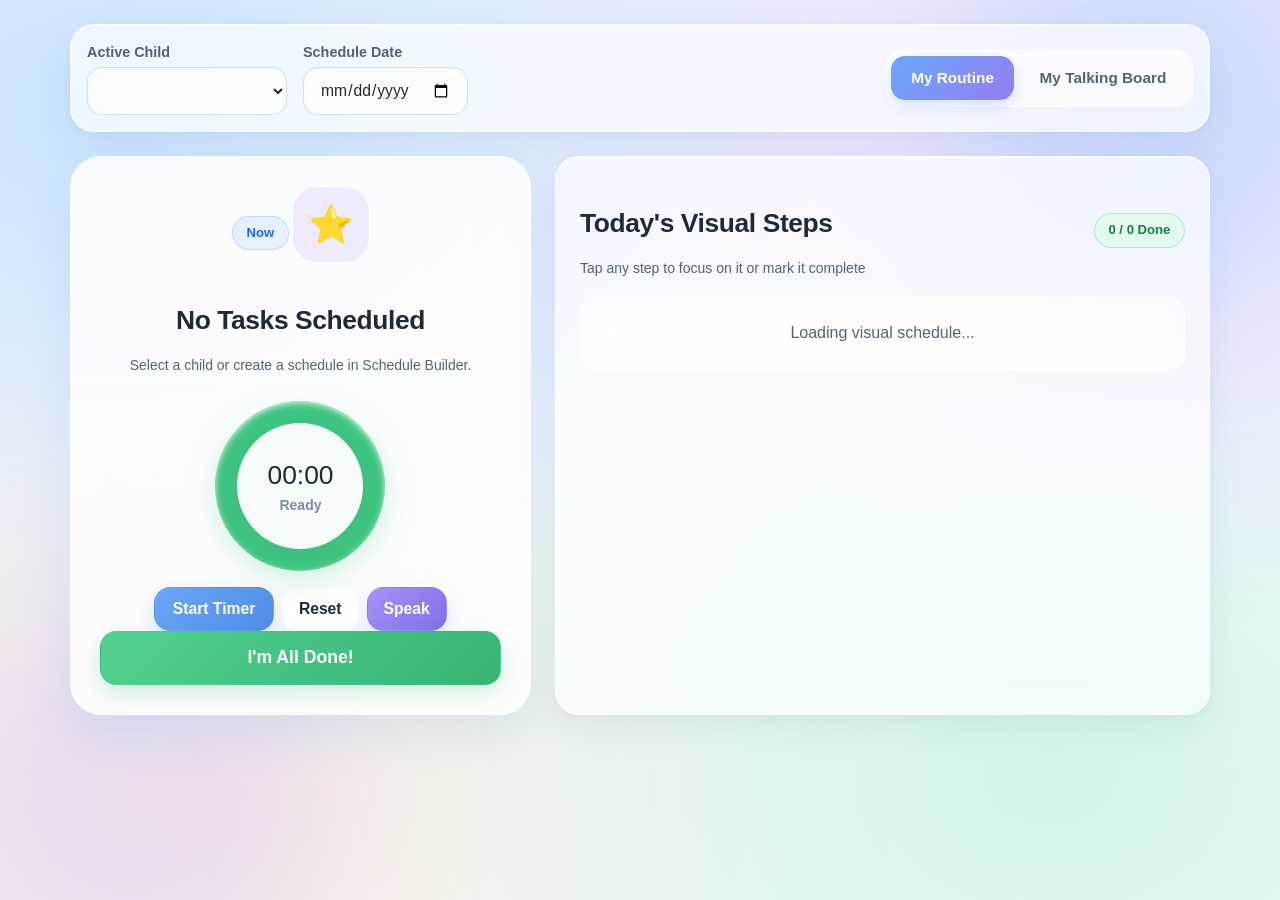
==== frontend/child-view.html @ c5c8dd67 "Update child-view.html" ====
<!DOCTYPE html>
<html lang="en">
<head>
  <meta charset="UTF-8" />
  <meta name="viewport" content="width=device-width, initial-scale=1.0" />
  <title>KiddoPath — Child View &amp; Talking Board</title>
  <link href="css/style.css" rel="stylesheet" />
  <style>
    .mode-switch-pill {
      display: inline-flex;
      background: rgba(255, 255, 255, 0.72);
      border: 1.5px solid var(--glass-border);
      border-radius: 18px;
      padding: 0.35rem;
      gap: 0.35rem;
    }
    .mode-tab-btn {
      min-height: 44px;
      padding: 0.55rem 1.25rem;
      border-radius: 14px;
      border: none;
      background: transparent;
      font-family: var(--font-display);
      font-weight: 800;
      font-size: 0.96rem;
      color: var(--text-secondary);
      cursor: pointer;
      transition: all 0.2s ease;
    }
    .mode-tab-btn.active {
      background: linear-gradient(135deg, #6ba8f8 0%, #947ef2 100%);
      color: #ffffff;
      box-shadow: 0 6px 16px rgba(91, 155, 243, 0.28);
    }
    .cat-pill-btn {
      min-height: 42px;
      padding: 0.45rem 1.05rem;
      border-radius: 999px;
      border: 1.5px solid var(--glass-border);
      background: rgba(255, 255, 255, 0.78);
      font-weight: 700;
      font-size: 0.88rem;
      color: var(--text-secondary);
      cursor: pointer;
      transition: all 0.18s ease;
    }
    .cat-pill-btn.active {
      background: var(--pastel-lavender-soft);
      border-color: var(--pastel-lavender);
      color: #5b21b6;
    }
    .glass-backdrop {
      position: fixed;
      inset: 0;
      background: rgba(30, 41, 59, 0.35);
      backdrop-filter: blur(8px);
      display: none;
      align-items: center;
      justify-content: center;
      padding: 1.25rem;
      z-index: 1500;
    }
    .glass-backdrop.open { display: flex; }
    .glass-dialog {
      width: 100%;
      max-width: 460px;
      background: rgba(255, 255, 255, 0.95);
      border: 1.5px solid #ffffff;
      border-radius: 26px;
      padding: 1.75rem;
      box-shadow: 0 24px 60px rgba(30, 41, 59, 0.2);
    }
  </style>
</head>
<body>

  <header id="appNavbar"></header>

  <main class="container py-4">

    <!-- Top Child & Mode Control Bar -->
    <section class="glass-card p-3 p-md-4 mb-4 d-flex flex-wrap align-items-center justify-content-between gap-3">
      <div class="d-flex flex-wrap align-items-center gap-3">
        <div>
          <label for="childSelector" class="glass-label mb-1">Active Child</label>
          <select id="childSelector" class="glass-select" style="min-width: 200px;"></select>
        </div>
        <div>
          <label for="scheduleDateInput" class="glass-label mb-1">Schedule Date</label>
          <input type="date" id="scheduleDateInput" class="glass-input" />
        </div>
      </div>

      <div class="mode-switch-pill" role="tablist">
        <button type="button" id="tabRoutineBtn" class="mode-tab-btn active">My Routine</button>
        <button type="button" id="tabTalkingBtn" class="mode-tab-btn">My Talking Board</button>
      </div>
    </section>

    <!-- VIEW 1: Visual Schedule & Pie Countdown Timer -->
    <section id="routineSection">
      <div class="row">
        <!-- Current Task Spotlight + Visual Pie Timer -->
        <div class="col-lg-5">
          <div class="child-task-hero text-center h-100 d-flex flex-column justify-content-between">
            <div>
              <span class="badge-pastel badge-sky mb-2" id="currentTaskBadge">Now</span>
              <div id="heroIconTile" class="pastel-icon-tile tile-lavender mb-3" style="width:76px;height:76px;border-radius:24px;font-size:2.3rem;margin:0 auto;">
                &#11088;
              </div>
              <h1 class="h3 mb-1" id="heroTaskTitle" style="font-size: 1.65rem;">No Tasks Scheduled</h1>
              <p class="text-secondary small mb-4" id="heroTaskMeta">Select a child or create a schedule in Schedule Builder.</p>
            </div>

            <!-- Visual Pie Countdown Ring -->
            <div class="my-2">
              <div id="pieTimerRing" class="pie-timer-ring" style="--timer-deg: 360deg;">
                <div class="pie-timer-inner">
                  <div class="h3 mb-0" id="timerDisplay" style="font-size: 1.5rem;">00:00</div>
                  <div class="small text-muted fw-bold" id="timerStatusLabel">Ready</div>
                </div>
              </div>

              <div class="d-flex justify-content-center gap-2 mt-3">
                <button type="button" id="startPauseTimerBtn" class="btn-pastel btn-pastel-sky" style="min-height:44px;padding:0.5rem 1.1rem;">Start Timer</button>
                <button type="button" id="resetTimerBtn" class="btn-pastel btn-pastel-glass" style="min-height:44px;padding:0.5rem 1rem;">Reset</button>
                <button type="button" id="speakTaskBtn" class="btn-pastel btn-pastel-lavender" style="min-height:44px;padding:0.5rem 1rem;">Speak</button>
              </div>
            </div>

            <div class="mt-4">
              <button type="button" id="completeCurrentTaskBtn" class="btn-pastel btn-pastel-mint w-100" style="font-size: 1.1rem; min-height: 54px;" disabled>
                I'm All Done!
              </button>
            </div>
          </div>
        </div>

        <!-- Step-by-Step Visual Routine List -->
        <div class="col-lg-7">
          <div class="glass-card p-4 h-100">
            <div class="d-flex align-items-center justify-content-between mb-3">
              <div>
                <h2 class="h3 mb-0" style="font-size: 1.35rem;">Today's Visual Steps</h2>
                <p class="small text-secondary mb-0">Tap any step to focus on it or mark it complete</p>
              </div>
              <span class="badge-pastel badge-mint" id="routineProgressBadge">0 / 0 Done</span>
            </div>

            <div id="childTaskList" class="d-flex flex-column gap-3">
              <div class="glass-panel-subtle p-4 text-center text-secondary">Loading visual schedule...</div>
            </div>
          </div>
        </div>
      </div>
    </section>

    <!-- VIEW 2: My Talking Board (AAC Picture Cards) -->
    <section id="talkingBoardSection" class="d-none">
      <div class="glass-card p-4">
        <div class="d-flex flex-wrap align-items-center justify-content-between gap-3 mb-4">
          <div>
            <span class="badge-pastel badge-lavender mb-1">AAC Communication Board</span>
            <h2 class="h3 mb-0" style="font-size: 1.45rem;">My Talking Board</h2>
            <p class="small text-secondary mb-0">Tap any card to speak aloud clearly</p>
          </div>
          <button type="button" id="openAddAacBtn" class="btn-pastel btn-pastel-lavender">
            <span>+ Add Custom Card</span>
          </button>
        </div>

        <!-- Category Filter Pills -->
        <div id="aacCategoryBar" class="d-flex flex-wrap gap-2 mb-4">
          <button type="button" class="cat-pill-btn active" data-cat="All">All Cards</button>
          <button type="button" class="cat-pill-btn" data-cat="Needs">Needs</button>
          <button type="button" class="cat-pill-btn" data-cat="Feelings">Feelings</button>
          <button type="button" class="cat-pill-btn" data-cat="Activities">Activities</button>
          <button type="button" class="cat-pill-btn" data-cat="People">People</button>
        </div>

        <!-- AAC Grid -->
        <div id="aacCardsGrid" class="row"></div>
      </div>
    </section>

  </main>

  <!-- Add Custom AAC Card Modal -->
  <div id="aacModalBackdrop" class="glass-backdrop" role="dialog" aria-modal="true">
    <div class="glass-dialog">
      <div class="d-flex align-items-center justify-content-between mb-3">
        <h3 class="h3 mb-0" style="font-size: 1.3rem;">Add Talking Board Card</h3>
        <button type="button" id="closeAacModalBtn" class="btn-pastel btn-pastel-glass" style="min-height:40px;padding:0.35rem 0.85rem;">&times;</button>
      </div>

      <form id="aacCardForm">
        <div class="mb-3">
          <label for="aacLabelInput" class="glass-label">Word or Short Phrase *</label>
          <input type="text" id="aacLabelInput" class="glass-input" placeholder="e.g., I need a break" required />
        </div>

        <div class="row" style="margin:-0.4rem;">
          <div class="col-sm-6" style="padding:0.4rem;">
            <label for="aacEmojiInput" class="glass-label">Picture Emoji *</label>
            <input type="text" id="aacEmojiInput" class="glass-input" placeholder="e.g., &#128164;" value="&#128172;" required />
          </div>
          <div class="col-sm-6" style="padding:0.4rem;">
            <label for="aacCategoryInput" class="glass-label">Category</label>
            <select id="aacCategoryInput" class="glass-select">
              <option value="Needs">Needs</option>
              <option value="Feelings">Feelings</option>
              <option value="Activities">Activities</option>
              <option value="People">People</option>
            </select>
          </div>
        </div>

        <div class="d-flex justify-content-end gap-2 mt-4">
          <button type="button" id="cancelAacModalBtn" class="btn-pastel btn-pastel-glass">Cancel</button>
          <button type="submit" class="btn-pastel btn-pastel-lavender">Add Card</button>
        </div>
      </form>
    </div>
  </div>
  <script src="js/api.js"></script>
  <script src="js/script.js"></script>
  <script>
    const currentUser = requireAuth();
    renderGlassNavbar('child');

    const urlParams = new URLSearchParams(window.location.search);
    const preselectedChildId = urlParams.get('child_id');

    const childSelector = document.getElementById('childSelector');
    const scheduleDateInput = document.getElementById('scheduleDateInput');
    scheduleDateInput.value = getTodayISO();

    const ICON_EMOJI_MAP = {
      'fa-sun': '☀️',
      'fa-tooth': '🪥',
      'fa-utensils': '🍽️',
      'fa-shirt': '👕',
      'fa-book-open': '📖',
      'fa-puzzle-piece': '🧩',
      'fa-bath': '🛁',
      'fa-bed': '🛏️',
      'fa-music': '🎵',
      'fa-person-walking': '🚶',
      'fa-apple-whole': '🍎',
      'fa-hands-bubbles': '🧼',
      'fa-tasks': '⭐',
    };

    function getTaskEmoji(iconKey) {
      return ICON_EMOJI_MAP[iconKey] || iconKey || '⭐';
    }

    let currentTasks = [];
    let selectedTaskIndex = 0;
    let timerInterval = null;
    let totalSeconds = 0;
    let remainingSeconds = 0;
    let isTimerRunning = false;

    const tabRoutineBtn = document.getElementById('tabRoutineBtn');
    const tabTalkingBtn = document.getElementById('tabTalkingBtn');
    const routineSection = document.getElementById('routineSection');
    const talkingBoardSection = document.getElementById('talkingBoardSection');

    tabRoutineBtn.addEventListener('click', () => {
      tabRoutineBtn.classList.add('active');
      tabTalkingBtn.classList.remove('active');
      routineSection.classList.remove('d-none');
      talkingBoardSection.classList.add('d-none');
    });

    tabTalkingBtn.addEventListener('click', () => {
      tabTalkingBtn.classList.add('active');
      tabRoutineBtn.classList.remove('active');
      talkingBoardSection.classList.remove('d-none');
      routineSection.classList.add('d-none');
    });

    function stopTimer() {
      if (timerInterval) clearInterval(timerInterval);
      timerInterval = null;
      isTimerRunning = false;
      document.getElementById('startPauseTimerBtn').textContent = 'Start Timer';
    }

    function updatePieDisplay() {
      const mins = Math.floor(remainingSeconds / 60);
      const secs = remainingSeconds % 60;
      document.getElementById('timerDisplay').textContent =
        `${String(mins).padStart(2, '0')}:${String(secs).padStart(2, '0')}`;

      const deg = totalSeconds > 0 ? Math.round((remainingSeconds / totalSeconds) * 360) : 360;
      document.getElementById('pieTimerRing').style.setProperty('--timer-deg', `${deg}deg`);
    }

    function selectTask(index) {
      stopTimer();
      selectedTaskIndex = index;
      const task = currentTasks[index];

      if (!task) {
        document.getElementById('currentTaskBadge').textContent = 'Empty';
        document.getElementById('heroIconTile').textContent = '⭐';
        document.getElementById('heroTaskTitle').textContent = 'No Tasks Scheduled';
        document.getElementById('heroTaskMeta').textContent = 'Add tasks in Schedule Builder to see them here.';
        document.getElementById('completeCurrentTaskBtn').disabled = true;
        totalSeconds = 0;
        remainingSeconds = 0;
        document.getElementById('timerStatusLabel').textContent = 'Ready';
        updatePieDisplay();
        return;
      }

      const isDone = task.status === 'completed';
      document.getElementById('currentTaskBadge').textContent = isDone ? 'Completed' : `Step ${index + 1} of ${currentTasks.length}`;
      document.getElementById('heroIconTile').textContent = getTaskEmoji(task.icon);
      document.getElementById('heroTaskTitle').textContent = task.name;
      document.getElementById('heroTaskMeta').textContent = `${formatTime12h(task.time)} • ${task.duration || 10} minutes`;

      const completeBtn = document.getElementById('completeCurrentTaskBtn');
      completeBtn.disabled = isDone;
      completeBtn.textContent = isDone ? 'Completed!' : "I'm All Done!";

      totalSeconds = (parseInt(task.duration, 10) || 10) * 60;
      remainingSeconds = isDone ? 0 : totalSeconds;
      document.getElementById('timerStatusLabel').textContent = isDone ? 'Done' : 'Ready';
      updatePieDisplay();
      renderTaskList();
    }

    document.getElementById('startPauseTimerBtn').addEventListener('click', () => {
      if (!currentTasks[selectedTaskIndex] || remainingSeconds <= 0) return;
      if (isTimerRunning) {
        stopTimer();
        document.getElementById('timerStatusLabel').textContent = 'Paused';
        return;
      }

      isTimerRunning = true;
      document.getElementById('startPauseTimerBtn').textContent = 'Pause';
      document.getElementById('timerStatusLabel').textContent = 'Active';
      speakText(`Starting ${currentTasks[selectedTaskIndex].name}`);

      timerInterval = setInterval(() => {
        remainingSeconds -= 1;
        updatePieDisplay();
        if (remainingSeconds <= 0) {
          stopTimer();
          document.getElementById('timerStatusLabel').textContent = 'Time Up!';
          playSuccessChime();
          speakText(`Time is up for ${currentTasks[selectedTaskIndex].name}. Great job!`);
        }
      }, 1000);
    });

    document.getElementById('resetTimerBtn').addEventListener('click', () => {
      const task = currentTasks[selectedTaskIndex];
      if (!task) return;
      stopTimer();
      totalSeconds = (parseInt(task.duration, 10) || 10) * 60;
      remainingSeconds = totalSeconds;
      document.getElementById('timerStatusLabel').textContent = 'Ready';
      updatePieDisplay();
    });

    document.getElementById('speakTaskBtn').addEventListener('click', () => {
      const task = currentTasks[selectedTaskIndex];
      if (task) speakText(task.name);
    });
---- frontend/css/style.css ----
:root {
  --pastel-sky: #5b9bf3;
  --pastel-sky-soft: #e6f1ff;
  --pastel-sky-glow: rgba(91, 155, 243, 0.25);
  --pastel-mint: #3fc380;
  --pastel-mint-soft: #e2f9ed;
  --pastel-mint-glow: rgba(63, 195, 128, 0.24);
  --pastel-peach: #f59e42;
  --pastel-peach-soft: #fff2e0;
  --pastel-peach-glow: rgba(245, 158, 66, 0.24);
  --pastel-lavender: #947ef2;
  --pastel-lavender-soft: #efeafd;
  --pastel-lavender-glow: rgba(148, 126, 242, 0.24);
  --pastel-rose: #f2748b;
  --pastel-rose-soft: #ffe8ed;

  --text-primary: #1e293b;
  --text-secondary: #52627a;
  --text-muted: #7c8ca3;

  --glass-bg: rgba(255, 255, 255, 0.68);
  --glass-bg-strong: rgba(255, 255, 255, 0.86);
  --glass-bg-subtle: rgba(255, 255, 255, 0.45);
  --glass-border: rgba(255, 255, 255, 0.88);
  --glass-border-subtle: rgba(148, 163, 184, 0.2);

  --shadow-glass: 0 12px 36px rgba(99, 125, 168, 0.10), 0 2px 8px rgba(99, 125, 168, 0.05);
  --shadow-glass-hover: 0 18px 44px rgba(91, 155, 243, 0.16), 0 4px 12px rgba(99, 125, 168, 0.08);
  --shadow-inner-highlight: inset 0 1px 1px rgba(255, 255, 255, 0.95);

  --radius-sm: 12px;
  --radius-md: 18px;
  --radius-lg: 24px;
  --radius-xl: 32px;

  --font-display: 'Nunito', sans-serif;
  --font-body: 'Plus Jakarta Sans', sans-serif;
  --base-font-size: 16px;
}

html[data-font-size="small"] { --base-font-size: 15px; }
html[data-font-size="medium"] { --base-font-size: 16px; }
html[data-font-size="large"] { --base-font-size: 18px; }

html[data-contrast="high"] {
  --glass-bg: rgba(255, 255, 255, 0.96);
  --glass-bg-strong: #ffffff;
  --glass-border: #1e293b;
  --glass-border-subtle: #475569;
  --text-primary: #0f172a;
  --text-secondary: #1e293b;
  --shadow-glass: 0 6px 20px rgba(15, 23, 42, 0.18);
}

*, *::before, *::after { box-sizing: border-box; }
html { font-size: var(--base-font-size); scroll-behavior: smooth; }

body {
  margin: 0;
  min-height: 100vh;
  font-family: var(--font-body);
  color: var(--text-primary);
  background-color: #f3f7fe;
  background-image:
    radial-gradient(at 8% 12%, rgba(186, 220, 255, 0.72) 0px, transparent 48%),
    radial-gradient(at 88% 14%, rgba(226, 212, 255, 0.68) 0px, transparent 46%),
    radial-gradient(at 82% 86%, rgba(196, 245, 223, 0.68) 0px, transparent 48%),
    radial-gradient(at 14% 88%, rgba(255, 232, 206, 0.65) 0px, transparent 46%);
  background-attachment: fixed;
  line-height: 1.55;
  overflow-x: hidden;
  -webkit-font-smoothing: antialiased;
}

body::before, body::after {
  content: '';
  position: fixed;
  border-radius: 50%;
  filter: blur(70px);
  z-index: -1;
  pointer-events: none;
  animation: floatOrb 16s ease-in-out infinite alternate;
}

body::before {
  width: 380px; height: 380px; top: -80px; right: -60px;
  background: rgba(169, 209, 255, 0.42);
}

body::after {
  width: 420px; height: 420px; bottom: -100px; left: -80px;
  background: rgba(212, 198, 255, 0.40);
  animation-delay: -6s;
}

@keyframes floatOrb {
  0% { transform: translate(0, 0) scale(1); }
  100% { transform: translate(28px, 22px) scale(1.07); }
}

h1, h2, h3, h4, h5, h6, .display-font {
  font-family: var(--font-display);
  font-weight: 800;
  color: var(--text-primary);
  letter-spacing: -0.015em;
}

.glass-card {
  background: var(--glass-bg);
  backdrop-filter: blur(18px) saturate(145%);
  -webkit-backdrop-filter: blur(18px) saturate(145%);
  border: 1.5px solid var(--glass-border);
  border-radius: var(--radius-lg);
  box-shadow: var(--shadow-glass), var(--shadow-inner-highlight);
  transition: transform 0.26s cubic-bezier(0.22, 1, 0.36, 1),
              box-shadow 0.26s cubic-bezier(0.22, 1, 0.36, 1),
              background 0.26s ease;
}

.glass-card-hover:hover {
  transform: translateY(-4px);
  background: var(--glass-bg-strong);
  box-shadow: var(--shadow-glass-hover), var(--shadow-inner-highlight);
}

.glass-panel-subtle {
  background: var(--glass-bg-subtle);
  backdrop-filter: blur(12px);
  -webkit-backdrop-filter: blur(12px);
  border: 1px solid var(--glass-border);
  border-radius: var(--radius-md);
}
.glass-navbar {
  background: rgba(255, 255, 255, 0.74);
  backdrop-filter: blur(20px) saturate(160%);
  -webkit-backdrop-filter: blur(20px) saturate(160%);
  border-bottom: 1.5px solid var(--glass-border);
  box-shadow: 0 6px 24px rgba(99, 125, 168, 0.07);
  position: sticky;
  top: 0;
  z-index: 1030;
}

.brand-logo {
  display: inline-flex;
  align-items: center;
  gap: 0.65rem;
  font-family: var(--font-display);
  font-weight: 800;
  font-size: 1.35rem;
  color: var(--text-primary);
  text-decoration: none;
}

.brand-badge {
  width: 42px;
  height: 42px;
  border-radius: 14px;
  background: linear-gradient(135deg, #74b2ff 0%, #9b87f5 100%);
  color: #ffffff;
  display: inline-flex;
  align-items: center;
  justify-content: center;
  font-size: 1.15rem;
  box-shadow: 0 6px 16px rgba(116, 178, 255, 0.38);
}

.nav-pill-link {
  display: inline-flex;
  align-items: center;
  gap: 0.5rem;
  min-height: 44px;
  padding: 0.55rem 1rem;
  border-radius: 14px;
  font-weight: 600;
  font-size: 0.95rem;
  color: var(--text-secondary);
  text-decoration: none;
  transition: all 0.2s ease;
}

.nav-pill-link:hover {
  background: rgba(255, 255, 255, 0.85);
  color: var(--pastel-sky);
  transform: translateY(-1px);
}

.nav-pill-link.active {
  background: linear-gradient(135deg, var(--pastel-sky-soft) 0%, var(--pastel-lavender-soft) 100%);
  color: #2b6cb0;
  border: 1px solid rgba(91, 155, 243, 0.35);
  box-shadow: 0 4px 12px rgba(91, 155, 243, 0.14);
}

.btn-pastel {
  display: inline-flex;
  align-items: center;
  justify-content: center;
  gap: 0.55rem;
  min-height: 48px;
  padding: 0.68rem 1.35rem;
  border-radius: 16px;
  font-family: var(--font-display);
  font-weight: 700;
  font-size: 0.98rem;
  border: 1.5px solid transparent;
  cursor: pointer;
  text-decoration: none;
  transition: all 0.22s cubic-bezier(0.22, 1, 0.36, 1);
  user-select: none;
}

.btn-pastel:active { transform: scale(0.97); }

.btn-pastel-sky {
  background: linear-gradient(135deg, #6ba8f8 0%, #4e8ce6 100%);
  color: #ffffff;
  box-shadow: 0 8px 20px var(--pastel-sky-glow);
}

.btn-pastel-sky:hover {
  background: linear-gradient(135deg, #5a9cf5 0%, #3f7fd9 100%);
  color: #ffffff;
  transform: translateY(-2px);
  box-shadow: 0 12px 26px rgba(91, 155, 243, 0.36);
}

.btn-pastel-mint {
  background: linear-gradient(135deg, #52d191 0%, #37b374 100%);
  color: #ffffff;
  box-shadow: 0 8px 20px var(--pastel-mint-glow);
}

.btn-pastel-mint:hover {
  color: #ffffff;
  transform: translateY(-2px);
  box-shadow: 0 12px 26px rgba(63, 195, 128, 0.36);
}

.btn-pastel-peach {
  background: linear-gradient(135deg, #f8b15c 0%, #ee9336 100%);
  color: #ffffff;
  box-shadow: 0 8px 20px var(--pastel-peach-glow);
}

.btn-pastel-peach:hover { color: #ffffff; transform: translateY(-2px); }

.btn-pastel-lavender {
  background: linear-gradient(135deg, #a693f7 0%, #846de8 100%);
  color: #ffffff;
  box-shadow: 0 8px 20px var(--pastel-lavender-glow);
}

.btn-pastel-lavender:hover { color: #ffffff; transform: translateY(-2px); }

.btn-pastel-glass {
  background: rgba(255, 255, 255, 0.78);
  color: var(--text-primary);
  border-color: var(--glass-border);
  box-shadow: 0 4px 14px rgba(99, 125, 168, 0.08);
}

.btn-pastel-glass:hover {
  background: #ffffff;
  color: var(--pastel-sky);
  transform: translateY(-2px);
}

.btn-pastel-danger {
  background: var(--pastel-rose-soft);
  color: #c93b56;
  border-color: rgba(242, 116, 139, 0.3);
}

.btn-pastel-danger:hover {
  background: var(--pastel-rose);
  color: #ffffff;
}

.glass-label {
  font-weight: 700;
  font-size: 0.9rem;
  color: var(--text-secondary);
  margin-bottom: 0.45rem;
  display: block;
}

.glass-input, .glass-select, .glass-textarea {
  width: 100%;
  min-height: 48px;
  padding: 0.72rem 1rem;
  border-radius: 15px;
  background: rgba(255, 255, 255, 0.78);
  border: 1.5px solid rgba(186, 204, 230, 0.65);
  color: var(--text-primary);
  font-family: var(--font-body);
  font-size: 0.98rem;
  transition: all 0.2s ease;
  box-shadow: inset 0 2px 4px rgba(148, 163, 184, 0.06);
}

.glass-textarea { min-height: 96px; }

.glass-input:focus, .glass-select:focus, .glass-textarea:focus {
  outline: none;
  background: #ffffff;
  border-color: var(--pastel-sky);
  box-shadow: 0 0 0 4px rgba(91, 155, 243, 0.18);
}

.badge-pastel {
  display: inline-flex;
  align-items: center;
  gap: 0.38rem;
  padding: 0.38rem 0.85rem;
  border-radius: 999px;
  font-weight: 700;
  font-size: 0.82rem;
}

.badge-sky { background: var(--pastel-sky-soft); color: #2563eb; border: 1px solid rgba(91, 155, 243, 0.28); }
.badge-mint { background: var(--pastel-mint-soft); color: #15803d; border: 1px solid rgba(63, 195, 128, 0.3); }
.badge-peach { background: var(--pastel-peach-soft); color: #b45309; border: 1px solid rgba(245, 158, 66, 0.3); }
.badge-lavender { background: var(--pastel-lavender-soft); color: #6d28d9; border: 1px solid rgba(148, 126, 242, 0.3); }
.pastel-icon-tile {
  width: 54px;
  height: 54px;
  border-radius: 18px;
  display: inline-flex;
  align-items: center;
  justify-content: center;
  font-size: 1.45rem;
  flex-shrink: 0;
  box-shadow: inset 0 1px 1px rgba(255, 255, 255, 0.9);
}

.tile-sky { background: var(--pastel-sky-soft); color: #3b82f6; }
.tile-mint { background: var(--pastel-mint-soft); color: #16a34a; }
.tile-peach { background: var(--pastel-peach-soft); color: #ea580c; }
.tile-lavender { background: var(--pastel-lavender-soft); color: #7c3aed; }
.tile-rose { background: var(--pastel-rose-soft); color: #e11d48; }

.child-avatar {
  width: 62px;
  height: 62px;
  border-radius: 20px;
  object-fit: cover;
  border: 2.5px solid #ffffff;
  box-shadow: 0 6px 16px rgba(91, 155, 243, 0.2);
  background: linear-gradient(135deg, #dcebff 0%, #ede6ff 100%);
  display: inline-flex;
  align-items: center;
  justify-content: center;
  font-family: var(--font-display);
  font-weight: 800;
  font-size: 1.4rem;
  color: #4a7ec7;
}

.activity-bank-item {
  background: rgba(255, 255, 255, 0.82);
  border: 1.5px solid var(--glass-border);
  border-radius: 18px;
  padding: 0.85rem;
  text-align: center;
  cursor: grab;
  transition: all 0.2s ease;
  user-select: none;
}

.activity-bank-item:hover {
  transform: translateY(-3px) scale(1.02);
  background: #ffffff;
  border-color: var(--pastel-sky);
  box-shadow: 0 10px 24px rgba(91, 155, 243, 0.16);
}

.activity-bank-item:active { cursor: grabbing; }

.schedule-dropzone {
  min-height: 420px;
  border: 2px dashed rgba(91, 155, 243, 0.42);
  border-radius: var(--radius-lg);
  background: rgba(255, 255, 255, 0.42);
  padding: 1.25rem;
  transition: all 0.22s ease;
}

.schedule-dropzone.drag-over {
  background: rgba(230, 241, 255, 0.78);
  border-color: var(--pastel-sky);
  box-shadow: inset 0 0 0 3px rgba(91, 155, 243, 0.18);
}

.timeline-task-card {
  background: rgba(255, 255, 255, 0.88);
  border: 1.5px solid var(--glass-border);
  border-left: 6px solid var(--pastel-peach);
  border-radius: 18px;
  padding: 1rem 1.15rem;
  box-shadow: 0 6px 18px rgba(99, 125, 168, 0.08);
  transition: all 0.2s ease;
}

.timeline-task-card.is-completed {
  border-left-color: var(--pastel-mint);
  background: rgba(242, 253, 247, 0.88);
}

.timeline-task-card.selected-task {
  border-color: var(--pastel-sky);
  box-shadow: 0 0 0 3px rgba(91, 155, 243, 0.22);
}

.child-task-hero {
  background: rgba(255, 255, 255, 0.86);
  border: 2px solid #ffffff;
  border-radius: var(--radius-xl);
  padding: 1.75rem;
  box-shadow: 0 18px 46px rgba(91, 155, 243, 0.15);
}

.pie-timer-ring {
  width: 170px;
  height: 170px;
  border-radius: 50%;
  display: flex;
  align-items: center;
  justify-content: center;
  background: conic-gradient(var(--pastel-mint) var(--timer-deg, 360deg), #e6eef8 0deg);
  box-shadow: 0 10px 28px rgba(63, 195, 128, 0.22), inset 0 2px 6px rgba(255, 255, 255, 0.8);
  position: relative;
  margin: 0 auto;
}

.pie-timer-inner {
  width: 126px;
  height: 126px;
  border-radius: 50%;
  background: rgba(255, 255, 255, 0.94);
  display: flex;
  flex-direction: column;
  align-items: center;
  justify-content: center;
  box-shadow: 0 4px 12px rgba(99, 125, 168, 0.1);
}

.aac-card {
  background: rgba(255, 255, 255, 0.84);
  border: 2px solid #ffffff;
  border-radius: 22px;
  padding: 1.15rem 0.85rem;
  text-align: center;
  cursor: pointer;
  min-height: 132px;
  display: flex;
  flex-direction: column;
  align-items: center;
  justify-content: center;
  gap: 0.55rem;
  box-shadow: 0 8px 22px rgba(99, 125, 168, 0.09);
  transition: all 0.2s cubic-bezier(0.22, 1, 0.36, 1);
  user-select: none;
}

.aac-card:hover {
  transform: translateY(-4px) scale(1.03);
  background: #ffffff;
  border-color: var(--pastel-lavender);
  box-shadow: 0 14px 30px rgba(148, 126, 242, 0.22);
}

.aac-card:active, .aac-card.speaking {
  transform: scale(0.96);
  background: var(--pastel-lavender-soft);
  border-color: var(--pastel-lavender);
}

.modal-content.glass-modal {
  background: rgba(255, 255, 255, 0.92);
  backdrop-filter: blur(22px);
  -webkit-backdrop-filter: blur(22px);
  border: 1.5px solid #ffffff;
  border-radius: var(--radius-lg);
  box-shadow: 0 24px 60px rgba(30, 41, 59, 0.18);
}

.toast-glass {
  background: rgba(255, 255, 255, 0.94);
  backdrop-filter: blur(16px);
  border: 1.5px solid #ffffff;
  border-radius: 16px;
  box-shadow: 0 12px 32px rgba(30, 41, 59, 0.14);
}

@media (max-width: 767.98px) {
  .glass-card { border-radius: 20px; }
  .child-task-hero { padding: 1.25rem; }
  .pie-timer-ring { width: 144px; height: 144px; }
  .pie-timer-inner { width: 106px; height: 106px; }
}
/* Local Layout & Grid Utilities (Zero External CDN Dependency) */
.container { width: 100%; max-width: 1180px; margin: 0 auto; padding: 0 1.25rem; }
.container-fluid { width: 100%; padding: 0 1.25rem; }
.row { display: flex; flex-wrap: wrap; margin: -0.75rem; }
.row > * { padding: 0.75rem; width: 100%; }
@media (min-width: 576px) {
  .col-sm-6 { width: 50%; }
  .col-sm-4 { width: 33.333%; }
}
@media (min-width: 768px) {
  .col-md-4 { width: 33.333%; }
  .col-md-6 { width: 50%; }
  .col-md-8 { width: 66.666%; }
  .p-md-5 { padding: 2.5rem !important; }
}
@media (min-width: 992px) {
  .col-lg-3 { width: 25%; }
  .col-lg-4 { width: 33.333%; }
  .col-lg-5 { width: 41.666%; }
  .col-lg-6 { width: 50%; }
  .col-lg-7 { width: 58.333%; }
  .col-lg-8 { width: 66.666%; }
}
.d-flex { display: flex !important; }
.d-none { display: none !important; }
.flex-column { flex-direction: column !important; }
.flex-wrap { flex-wrap: wrap !important; }
.flex-grow-1 { flex-grow: 1 !important; }
.align-items-center { align-items: center !important; }
.align-items-start { align-items: flex-start !important; }
.justify-content-center { justify-content: center !important; }
.justify-content-between { justify-content: space-between !important; }
.gap-1 { gap: 0.25rem !important; }
.gap-2 { gap: 0.5rem !important; }
.gap-3 { gap: 1rem !important; }
.gap-4 { gap: 1.5rem !important; }
.w-100 { width: 100% !important; }
.h-100 { height: 100% !important; }
.p-3 { padding: 1rem !important; }
.p-4 { padding: 1.5rem !important; }
.py-4 { padding-top: 1.5rem !important; padding-bottom: 1.5rem !important; }
.pe-5 { padding-right: 3rem !important; }
.px-3 { padding-left: 1rem !important; padding-right: 1rem !important; }
.mb-0 { margin-bottom: 0 !important; }
.mb-1 { margin-bottom: 0.25rem !important; }
.mb-2 { margin-bottom: 0.5rem !important; }
.mb-3 { margin-bottom: 1rem !important; }
.mb-4 { margin-bottom: 1.5rem !important; }
.mt-1 { margin-top: 0.25rem !important; }
.mt-3 { margin-top: 1rem !important; }
.ms-1 { margin-left: 0.25rem !important; }
.text-center { text-align: center !important; }
.text-end { text-align: end !important; }
.text-secondary { color: var(--text-secondary) !important; }
.text-muted { color: var(--text-muted) !important; }
.text-decoration-none { text-decoration: none !important; }
.fw-semibold { font-weight: 600 !important; }
.fw-bold { font-weight: 700 !important; }
.small { font-size: 0.875rem !important; }
.fs-6 { font-size: 1rem !important; }
.h3 { font-size: 1.65rem !important; }
.h6 { font-size: 1.02rem !important; }
.display-6 { font-size: 2.15rem !important; line-height: 1.2 !important; }
.position-relative { position: relative !important; }
.position-absolute { position: absolute !important; }
.top-50 { top: 50% !important; }
.end-0 { right: 0 !important; }
.translate-middle-y { transform: translateY(-50%) !important; }
.alert-box { padding: 0.85rem 1rem; border-radius: 14px; font-size: 0.9rem; font-weight: 600; margin-bottom: 1rem; }
.alert-error { background: var(--pastel-rose-soft); color: #be123c; border: 1px solid rgba(242, 116, 139, 0.35); }
.alert-success { background: var(--pastel-mint-soft); color: #15803d; border: 1px solid rgba(63, 195, 128, 0.35); }
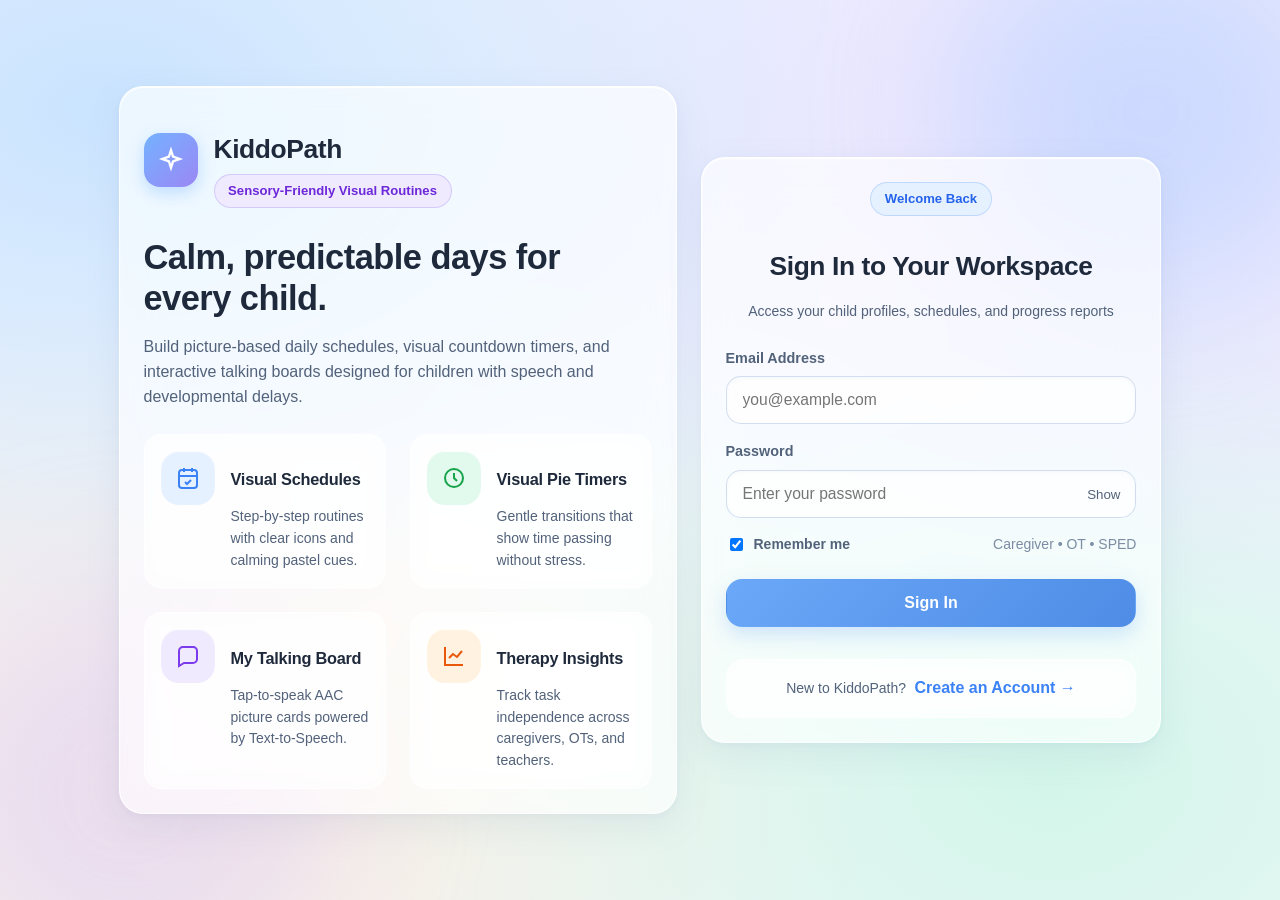
==== commit 19fa4940: "Add files via upload" ====
--- a/frontend/child-view.html
+++ b/frontend/child-view.html
@@ -1,374 +1,167 @@
-<!DOCTYPE html>
-<html lang="en">
-<head>
-  <meta charset="UTF-8" />
-  <meta name="viewport" content="width=device-width, initial-scale=1.0" />
-  <title>KiddoPath — Child View &amp; Talking Board</title>
-  <link href="css/style.css" rel="stylesheet" />
-  <style>
-    .mode-switch-pill {
-      display: inline-flex;
-      background: rgba(255, 255, 255, 0.72);
-      border: 1.5px solid var(--glass-border);
-      border-radius: 18px;
-      padding: 0.35rem;
-      gap: 0.35rem;
-    }
-    .mode-tab-btn {
-      min-height: 44px;
-      padding: 0.55rem 1.25rem;
-      border-radius: 14px;
-      border: none;
-      background: transparent;
-      font-family: var(--font-display);
-      font-weight: 800;
-      font-size: 0.96rem;
-      color: var(--text-secondary);
-      cursor: pointer;
-      transition: all 0.2s ease;
-    }
-    .mode-tab-btn.active {
-      background: linear-gradient(135deg, #6ba8f8 0%, #947ef2 100%);
-      color: #ffffff;
-      box-shadow: 0 6px 16px rgba(91, 155, 243, 0.28);
-    }
-    .cat-pill-btn {
-      min-height: 42px;
-      padding: 0.45rem 1.05rem;
-      border-radius: 999px;
-      border: 1.5px solid var(--glass-border);
-      background: rgba(255, 255, 255, 0.78);
-      font-weight: 700;
-      font-size: 0.88rem;
-      color: var(--text-secondary);
-      cursor: pointer;
-      transition: all 0.18s ease;
-    }
-    .cat-pill-btn.active {
-      background: var(--pastel-lavender-soft);
-      border-color: var(--pastel-lavender);
-      color: #5b21b6;
-    }
-    .glass-backdrop {
-      position: fixed;
-      inset: 0;
-      background: rgba(30, 41, 59, 0.35);
-      backdrop-filter: blur(8px);
-      display: none;
-      align-items: center;
-      justify-content: center;
-      padding: 1.25rem;
-      z-index: 1500;
-    }
-    .glass-backdrop.open { display: flex; }
-    .glass-dialog {
-      width: 100%;
-      max-width: 460px;
-      background: rgba(255, 255, 255, 0.95);
-      border: 1.5px solid #ffffff;
-      border-radius: 26px;
-      padding: 1.75rem;
-      box-shadow: 0 24px 60px rgba(30, 41, 59, 0.2);
-    }
-  </style>
-</head>
-<body>
-
-  <header id="appNavbar"></header>
-
-  <main class="container py-4">
-
-    <!-- Top Child & Mode Control Bar -->
-    <section class="glass-card p-3 p-md-4 mb-4 d-flex flex-wrap align-items-center justify-content-between gap-3">
-      <div class="d-flex flex-wrap align-items-center gap-3">
-        <div>
-          <label for="childSelector" class="glass-label mb-1">Active Child</label>
-          <select id="childSelector" class="glass-select" style="min-width: 200px;"></select>
-        </div>
-        <div>
-          <label for="scheduleDateInput" class="glass-label mb-1">Schedule Date</label>
-          <input type="date" id="scheduleDateInput" class="glass-input" />
-        </div>
-      </div>
-
-      <div class="mode-switch-pill" role="tablist">
-        <button type="button" id="tabRoutineBtn" class="mode-tab-btn active">My Routine</button>
-        <button type="button" id="tabTalkingBtn" class="mode-tab-btn">My Talking Board</button>
-      </div>
-    </section>
-
-    <!-- VIEW 1: Visual Schedule & Pie Countdown Timer -->
-    <section id="routineSection">
-      <div class="row">
-        <!-- Current Task Spotlight + Visual Pie Timer -->
-        <div class="col-lg-5">
-          <div class="child-task-hero text-center h-100 d-flex flex-column justify-content-between">
-            <div>
-              <span class="badge-pastel badge-sky mb-2" id="currentTaskBadge">Now</span>
-              <div id="heroIconTile" class="pastel-icon-tile tile-lavender mb-3" style="width:76px;height:76px;border-radius:24px;font-size:2.3rem;margin:0 auto;">
-                &#11088;
-              </div>
-              <h1 class="h3 mb-1" id="heroTaskTitle" style="font-size: 1.65rem;">No Tasks Scheduled</h1>
-              <p class="text-secondary small mb-4" id="heroTaskMeta">Select a child or create a schedule in Schedule Builder.</p>
-            </div>
-
-            <!-- Visual Pie Countdown Ring -->
-            <div class="my-2">
-              <div id="pieTimerRing" class="pie-timer-ring" style="--timer-deg: 360deg;">
-                <div class="pie-timer-inner">
-                  <div class="h3 mb-0" id="timerDisplay" style="font-size: 1.5rem;">00:00</div>
-                  <div class="small text-muted fw-bold" id="timerStatusLabel">Ready</div>
-                </div>
-              </div>
-
-              <div class="d-flex justify-content-center gap-2 mt-3">
-                <button type="button" id="startPauseTimerBtn" class="btn-pastel btn-pastel-sky" style="min-height:44px;padding:0.5rem 1.1rem;">Start Timer</button>
-                <button type="button" id="resetTimerBtn" class="btn-pastel btn-pastel-glass" style="min-height:44px;padding:0.5rem 1rem;">Reset</button>
-                <button type="button" id="speakTaskBtn" class="btn-pastel btn-pastel-lavender" style="min-height:44px;padding:0.5rem 1rem;">Speak</button>
-              </div>
-            </div>
-
-            <div class="mt-4">
-              <button type="button" id="completeCurrentTaskBtn" class="btn-pastel btn-pastel-mint w-100" style="font-size: 1.1rem; min-height: 54px;" disabled>
-                I'm All Done!
-              </button>
-            </div>
-          </div>
-        </div>
-
-        <!-- Step-by-Step Visual Routine List -->
-        <div class="col-lg-7">
-          <div class="glass-card p-4 h-100">
-            <div class="d-flex align-items-center justify-content-between mb-3">
-              <div>
-                <h2 class="h3 mb-0" style="font-size: 1.35rem;">Today's Visual Steps</h2>
-                <p class="small text-secondary mb-0">Tap any step to focus on it or mark it complete</p>
-              </div>
-              <span class="badge-pastel badge-mint" id="routineProgressBadge">0 / 0 Done</span>
-            </div>
-
-            <div id="childTaskList" class="d-flex flex-column gap-3">
-              <div class="glass-panel-subtle p-4 text-center text-secondary">Loading visual schedule...</div>
-            </div>
-          </div>
-        </div>
-      </div>
-    </section>
-
-    <!-- VIEW 2: My Talking Board (AAC Picture Cards) -->
-    <section id="talkingBoardSection" class="d-none">
-      <div class="glass-card p-4">
-        <div class="d-flex flex-wrap align-items-center justify-content-between gap-3 mb-4">
-          <div>
-            <span class="badge-pastel badge-lavender mb-1">AAC Communication Board</span>
-            <h2 class="h3 mb-0" style="font-size: 1.45rem;">My Talking Board</h2>
-            <p class="small text-secondary mb-0">Tap any card to speak aloud clearly</p>
-          </div>
-          <button type="button" id="openAddAacBtn" class="btn-pastel btn-pastel-lavender">
-            <span>+ Add Custom Card</span>
-          </button>
-        </div>
-
-        <!-- Category Filter Pills -->
-        <div id="aacCategoryBar" class="d-flex flex-wrap gap-2 mb-4">
-          <button type="button" class="cat-pill-btn active" data-cat="All">All Cards</button>
-          <button type="button" class="cat-pill-btn" data-cat="Needs">Needs</button>
-          <button type="button" class="cat-pill-btn" data-cat="Feelings">Feelings</button>
-          <button type="button" class="cat-pill-btn" data-cat="Activities">Activities</button>
-          <button type="button" class="cat-pill-btn" data-cat="People">People</button>
-        </div>
-
-        <!-- AAC Grid -->
-        <div id="aacCardsGrid" class="row"></div>
-      </div>
-    </section>
-
-  </main>
-
-  <!-- Add Custom AAC Card Modal -->
-  <div id="aacModalBackdrop" class="glass-backdrop" role="dialog" aria-modal="true">
-    <div class="glass-dialog">
-      <div class="d-flex align-items-center justify-content-between mb-3">
-        <h3 class="h3 mb-0" style="font-size: 1.3rem;">Add Talking Board Card</h3>
-        <button type="button" id="closeAacModalBtn" class="btn-pastel btn-pastel-glass" style="min-height:40px;padding:0.35rem 0.85rem;">&times;</button>
-      </div>
-
-      <form id="aacCardForm">
-        <div class="mb-3">
-          <label for="aacLabelInput" class="glass-label">Word or Short Phrase *</label>
-          <input type="text" id="aacLabelInput" class="glass-input" placeholder="e.g., I need a break" required />
-        </div>
-
-        <div class="row" style="margin:-0.4rem;">
-          <div class="col-sm-6" style="padding:0.4rem;">
-            <label for="aacEmojiInput" class="glass-label">Picture Emoji *</label>
-            <input type="text" id="aacEmojiInput" class="glass-input" placeholder="e.g., &#128164;" value="&#128172;" required />
-          </div>
-          <div class="col-sm-6" style="padding:0.4rem;">
-            <label for="aacCategoryInput" class="glass-label">Category</label>
-            <select id="aacCategoryInput" class="glass-select">
-              <option value="Needs">Needs</option>
-              <option value="Feelings">Feelings</option>
-              <option value="Activities">Activities</option>
-              <option value="People">People</option>
-            </select>
-          </div>
-        </div>
-
-        <div class="d-flex justify-content-end gap-2 mt-4">
-          <button type="button" id="cancelAacModalBtn" class="btn-pastel btn-pastel-glass">Cancel</button>
-          <button type="submit" class="btn-pastel btn-pastel-lavender">Add Card</button>
-        </div>
-      </form>
-    </div>
-  </div>
-  <script src="js/api.js"></script>
-  <script src="js/script.js"></script>
-  <script>
-    const currentUser = requireAuth();
-    renderGlassNavbar('child');
-
-    const urlParams = new URLSearchParams(window.location.search);
-    const preselectedChildId = urlParams.get('child_id');
-
-    const childSelector = document.getElementById('childSelector');
-    const scheduleDateInput = document.getElementById('scheduleDateInput');
-    scheduleDateInput.value = getTodayISO();
-
-    const ICON_EMOJI_MAP = {
-      'fa-sun': '☀️',
-      'fa-tooth': '🪥',
-      'fa-utensils': '🍽️',
-      'fa-shirt': '👕',
-      'fa-book-open': '📖',
-      'fa-puzzle-piece': '🧩',
-      'fa-bath': '🛁',
-      'fa-bed': '🛏️',
-      'fa-music': '🎵',
-      'fa-person-walking': '🚶',
-      'fa-apple-whole': '🍎',
-      'fa-hands-bubbles': '🧼',
-      'fa-tasks': '⭐',
-    };
-
-    function getTaskEmoji(iconKey) {
-      return ICON_EMOJI_MAP[iconKey] || iconKey || '⭐';
-    }
-
-    let currentTasks = [];
-    let selectedTaskIndex = 0;
-    let timerInterval = null;
-    let totalSeconds = 0;
-    let remainingSeconds = 0;
-    let isTimerRunning = false;
-
-    const tabRoutineBtn = document.getElementById('tabRoutineBtn');
-    const tabTalkingBtn = document.getElementById('tabTalkingBtn');
-    const routineSection = document.getElementById('routineSection');
-    const talkingBoardSection = document.getElementById('talkingBoardSection');
-
-    tabRoutineBtn.addEventListener('click', () => {
-      tabRoutineBtn.classList.add('active');
-      tabTalkingBtn.classList.remove('active');
-      routineSection.classList.remove('d-none');
-      talkingBoardSection.classList.add('d-none');
-    });
-
-    tabTalkingBtn.addEventListener('click', () => {
-      tabTalkingBtn.classList.add('active');
-      tabRoutineBtn.classList.remove('active');
-      talkingBoardSection.classList.remove('d-none');
-      routineSection.classList.add('d-none');
-    });
-
-    function stopTimer() {
-      if (timerInterval) clearInterval(timerInterval);
-      timerInterval = null;
-      isTimerRunning = false;
-      document.getElementById('startPauseTimerBtn').textContent = 'Start Timer';
-    }
-
-    function updatePieDisplay() {
-      const mins = Math.floor(remainingSeconds / 60);
-      const secs = remainingSeconds % 60;
-      document.getElementById('timerDisplay').textContent =
-        `${String(mins).padStart(2, '0')}:${String(secs).padStart(2, '0')}`;
-
-      const deg = totalSeconds > 0 ? Math.round((remainingSeconds / totalSeconds) * 360) : 360;
-      document.getElementById('pieTimerRing').style.setProperty('--timer-deg', `${deg}deg`);
-    }
-
-    function selectTask(index) {
-      stopTimer();
-      selectedTaskIndex = index;
-      const task = currentTasks[index];
-
-      if (!task) {
-        document.getElementById('currentTaskBadge').textContent = 'Empty';
-        document.getElementById('heroIconTile').textContent = '⭐';
-        document.getElementById('heroTaskTitle').textContent = 'No Tasks Scheduled';
-        document.getElementById('heroTaskMeta').textContent = 'Add tasks in Schedule Builder to see them here.';
-        document.getElementById('completeCurrentTaskBtn').disabled = true;
-        totalSeconds = 0;
-        remainingSeconds = 0;
-        document.getElementById('timerStatusLabel').textContent = 'Ready';
-        updatePieDisplay();
-        return;
-      }
-
-      const isDone = task.status === 'completed';
-      document.getElementById('currentTaskBadge').textContent = isDone ? 'Completed' : `Step ${index + 1} of ${currentTasks.length}`;
-      document.getElementById('heroIconTile').textContent = getTaskEmoji(task.icon);
-      document.getElementById('heroTaskTitle').textContent = task.name;
-      document.getElementById('heroTaskMeta').textContent = `${formatTime12h(task.time)} • ${task.duration || 10} minutes`;
-
-      const completeBtn = document.getElementById('completeCurrentTaskBtn');
-      completeBtn.disabled = isDone;
-      completeBtn.textContent = isDone ? 'Completed!' : "I'm All Done!";
-
-      totalSeconds = (parseInt(task.duration, 10) || 10) * 60;
-      remainingSeconds = isDone ? 0 : totalSeconds;
-      document.getElementById('timerStatusLabel').textContent = isDone ? 'Done' : 'Ready';
-      updatePieDisplay();
-      renderTaskList();
-    }
-
-    document.getElementById('startPauseTimerBtn').addEventListener('click', () => {
-      if (!currentTasks[selectedTaskIndex] || remainingSeconds <= 0) return;
-      if (isTimerRunning) {
-        stopTimer();
-        document.getElementById('timerStatusLabel').textContent = 'Paused';
-        return;
-      }
-
-      isTimerRunning = true;
-      document.getElementById('startPauseTimerBtn').textContent = 'Pause';
-      document.getElementById('timerStatusLabel').textContent = 'Active';
-      speakText(`Starting ${currentTasks[selectedTaskIndex].name}`);
-
-      timerInterval = setInterval(() => {
-        remainingSeconds -= 1;
-        updatePieDisplay();
-        if (remainingSeconds <= 0) {
-          stopTimer();
-          document.getElementById('timerStatusLabel').textContent = 'Time Up!';
-          playSuccessChime();
-          speakText(`Time is up for ${currentTasks[selectedTaskIndex].name}. Great job!`);
-        }
-      }, 1000);
-    });
-
-    document.getElementById('resetTimerBtn').addEventListener('click', () => {
-      const task = currentTasks[selectedTaskIndex];
-      if (!task) return;
-      stopTimer();
-      totalSeconds = (parseInt(task.duration, 10) || 10) * 60;
-      remainingSeconds = totalSeconds;
-      document.getElementById('timerStatusLabel').textContent = 'Ready';
-      updatePieDisplay();
-    });
-
-    document.getElementById('speakTaskBtn').addEventListener('click', () => {
-      const task = currentTasks[selectedTaskIndex];
-      if (task) speakText(task.name);
-    });
+<!DOCTYPE html>
+<html lang="en">
+<head>
+  <meta charset="UTF-8" />
+  <meta name="viewport" content="width=device-width, initial-scale=1.0" />
+  <title>KiddoPath — Child View</title>
+  <!-- ADDED: fonts + Font Awesome (used by the navbar in script.js and the page icons) -->
+  <link href="https://fonts.googleapis.com/css2?family=Nunito:wght@600;700;800&family=Plus+Jakarta+Sans:wght@400;500;600;700&display=swap" rel="stylesheet" />
+  <link rel="stylesheet" href="https://cdnjs.cloudflare.com/ajax/libs/font-awesome/6.5.1/css/all.min.css" />
+  <link href="css/style.css" rel="stylesheet" />
+  <!-- ADDED: extra utilities/components, loaded after style.css -->
+  <link href="css/pages-extra.css" rel="stylesheet" />
+</head>
+<body>
+  <div id="appNavbar"></div>
+
+  <main class="container page-main">
+    <div class="page-header">
+      <div>
+        <h1 class="h3 mb-1">Child View</h1>
+        <p class="text-secondary small mb-0">Big, calm, one-step-at-a-time routine.</p>
+      </div>
+      <select id="childSelect" class="glass-select" style="max-width:240px" aria-label="Choose child"></select>
+    </div>
+
+    <div class="row">
+      <!-- ADDED: current task hero + pie timer -->
+      <div class="col-lg-7">
+        <div class="child-task-hero text-center">
+          <div id="heroEmpty" class="empty-state"><i class="fa-solid fa-calendar-xmark fa-2x mb-2"></i><p class="mb-0">No schedule for today.</p></div>
+          <div id="heroBody" class="d-none">
+            <span class="badge-pastel badge-sky mb-2">Now</span>
+            <div class="pastel-icon-tile tile-peach mb-2" style="margin:0 auto;width:84px;height:84px;font-size:2.2rem"><i id="heroIcon" class="fa-solid fa-tasks"></i></div>
+            <h2 class="display-6 mb-1" id="heroName">Task</h2>
+            <p class="text-secondary" id="heroTime"></p>
+            <div class="pie-timer-ring mb-3" id="timerRing"><div class="pie-timer-inner"><span class="fw-bold fs-6" id="timerText">--:--</span></div></div>
+            <div class="d-flex gap-2 justify-content-center flex-wrap">
+              <button type="button" id="speakBtn" class="btn-pastel btn-pastel-lavender"><i class="fa-solid fa-volume-high"></i> Say it</button>
+              <button type="button" id="timerBtn" class="btn-pastel btn-pastel-sky"><i class="fa-solid fa-play"></i> Start timer</button>
+              <button type="button" id="doneBtn" class="btn-pastel btn-pastel-mint"><i class="fa-solid fa-check"></i> All done!</button>
+            </div>
+          </div>
+        </div>
+      </div>
+
+      <!-- ADDED: timeline of today's tasks -->
+      <div class="col-lg-5">
+        <div class="glass-card p-4 h-100">
+          <h2 class="h6 mb-3">Today's Routine</h2>
+          <div id="timeline" class="d-flex flex-column gap-2"></div>
+        </div>
+      </div>
+    </div>
+
+    <!-- ADDED: My Talking Board (AAC) — tap to speak via speakText() -->
+    <div class="glass-card p-4 mt-4">
+      <h2 class="h6 mb-3">My Talking Board</h2>
+      <div id="aacBoard" class="row"></div>
+    </div>
+  </main>
+
+  <script src="js/api.js"></script>
+  <!-- ADDED: AuthAPI / ChildrenAPI / SchedulesAPI / TasksAPI (api.js left untouched) -->
+  <script src="js/api-endpoints.js"></script>
+  <script src="js/script.js"></script>
+  <!-- ADDED: shared page bootstrap (auth guard + navbar) -->
+  <script src="js/page-init.js"></script>
+  <script>
+    const user = initPage('child');
+    const $ = (id) => document.getElementById(id);
+    let tasks = [], current = null, timerId = null, remaining = 0, total = 0;
+
+    // Talking board cards (edit freely)
+    const AAC = [
+      { text: 'I want water', icon: 'fa-glass-water', tile: 'tile-sky' }, { text: 'I am hungry', icon: 'fa-utensils', tile: 'tile-peach' },
+      { text: 'I need help', icon: 'fa-hand', tile: 'tile-rose' }, { text: 'Bathroom please', icon: 'fa-toilet', tile: 'tile-mint' },
+      { text: 'Yes', icon: 'fa-thumbs-up', tile: 'tile-mint' }, { text: 'No', icon: 'fa-thumbs-down', tile: 'tile-rose' },
+      { text: 'I am tired', icon: 'fa-bed', tile: 'tile-lavender' }, { text: 'I want to play', icon: 'fa-puzzle-piece', tile: 'tile-peach' },
+    ];
+    $('aacBoard').innerHTML = AAC.map(c => `
+      <div class="col-sm-4 col-md-3"><div class="aac-card" data-say="${escapeHtml(c.text)}" tabindex="0" role="button">
+        <div class="pastel-icon-tile ${c.tile}"><i class="fa-solid ${c.icon}"></i></div><span class="fw-bold">${escapeHtml(c.text)}</span>
+      </div></div>`).join('');
+    $('aacBoard').addEventListener('click', (e) => {
+      const card = e.target.closest('.aac-card'); if (!card) return;
+      card.classList.add('speaking'); speakText(card.dataset.say);
+      setTimeout(() => card.classList.remove('speaking'), 700);
+    });
+
+    function setRing(deg) { $('timerRing').style.setProperty('--timer-deg', deg + 'deg'); }
+    function stopTimer() { clearInterval(timerId); timerId = null; $('timerBtn').innerHTML = '<i class="fa-solid fa-play"></i> Start timer'; }
+    function drawTimer() {
+      const m = String(Math.floor(remaining / 60)).padStart(2, '0'), s = String(remaining % 60).padStart(2, '0');
+      $('timerText').textContent = total ? `${m}:${s}` : '--:--';
+      setRing(total ? (remaining / total) * 360 : 360);
+    }
+
+    function pickCurrent() {
+      stopTimer();
+      current = tasks.find(t => t.status !== 'completed') || null;
+      $('heroEmpty').classList.toggle('d-none', current !== null);
+      $('heroBody').classList.toggle('d-none', current === null);
+      $('heroEmpty').querySelector('p').textContent = tasks.length ? 'All tasks done. Great job!' : 'No schedule for today.';
+      if (!current) return;
+      $('heroIcon').className = `fa-solid ${current.icon || 'fa-tasks'}`;
+      $('heroName').textContent = current.name;
+      $('heroTime').textContent = current.time ? formatTime12h(current.time) : '';
+      total = remaining = (current.duration || 0) * 60;
+      drawTimer();
+    }
+
+    function renderTimeline() {
+      $('timeline').innerHTML = tasks.map(t => `
+        <div class="timeline-task-card ${t.status === 'completed' ? 'is-completed' : ''} ${current && current.id === t.id ? 'selected-task' : ''}">
+          <div class="d-flex align-items-center gap-3">
+            <i class="fa-solid ${escapeHtml(t.icon || 'fa-tasks')}"></i>
+            <div class="flex-grow-1"><div class="fw-bold">${escapeHtml(t.name)}</div><div class="small text-secondary">${t.time ? formatTime12h(t.time) : ''}${t.duration ? ' • ' + escapeHtml(t.duration) + ' min' : ''}</div></div>
+            ${t.status === 'completed' ? '<i class="fa-solid fa-circle-check" style="color:var(--pastel-mint)"></i>' : ''}
+          </div>
+        </div>`).join('') || '<div class="empty-state">Nothing scheduled.</div>';
+    }
+
+    async function loadToday() {
+      const childId = $('childSelect').value;
+      tasks = [];
+      if (childId) {
+        try {
+          const schedule = (await SchedulesAPI.list(user.id, childId)).find(s => s.date === getTodayISO());
+          if (schedule) tasks = (await TasksAPI.list(user.id, schedule.id)).sort((a, b) => (a.time || '99').localeCompare(b.time || '99'));
+        } catch (err) { showToast(err.message, 'rose'); }
+      }
+      pickCurrent(); renderTimeline();
+    }
+
+    $('speakBtn').addEventListener('click', () => current && speakText(current.name));
+    $('timerBtn').addEventListener('click', () => {
+      if (timerId) return stopTimer();
+      if (!remaining) return showToast('This task has no duration set.', 'peach');
+      $('timerBtn').innerHTML = '<i class="fa-solid fa-pause"></i> Pause';
+      timerId = setInterval(() => {
+        remaining--; drawTimer();
+        if (remaining <= 0) { stopTimer(); playSuccessChime(); speakText('Time is up!'); }
+      }, 1000);
+    });
+    $('doneBtn').addEventListener('click', async () => {
+      if (!current) return;
+      try {
+        // PUT replaces all editable fields, so resend the whole task
+        await TasksAPI.update(current.id, { user_id: user.id, schedule_id: current.schedule_id, name: current.name,
+          icon: current.icon, time: current.time, duration: current.duration, status: 'completed' });
+        playSuccessChime(); showToast('Great job!', 'mint'); await loadToday();
+      } catch (err) { showToast(err.message, 'rose'); }
+    });
+    $('childSelect').addEventListener('change', loadToday);
+
+    (async () => {
+      try {
+        const children = await ChildrenAPI.list(user.id);
+        fillSelect($('childSelect'), children, c => c.name);
+        const wanted = new URLSearchParams(location.search).get('child_id');   // from dashboard "Open" button
+        if (wanted) $('childSelect').value = wanted;
+        loadToday();
+      } catch (err) { showToast(err.message, 'rose'); }
+    })();
+  </script>
+</body>
+</html>
--- a/frontend/css/pages-extra.css
+++ b/frontend/css/pages-extra.css
@@ -0,0 +1,56 @@
+/*
+ * ADDED FILE: css/pages-extra.css
+ * Loaded AFTER css/style.css. style.css is untouched; this only adds the
+ * utility classes the new pages/navbar use that style.css does not define,
+ * plus a few page-specific components.
+ */
+
+/* Navbar collapse behaviour (replaces Bootstrap's collapse) */
+.collapse { display: none; }
+.collapse.show { display: block; }
+.d-lg-none { display: inline-flex; }
+.d-sm-inline { display: none; }
+@media (min-width: 576px) { .d-sm-inline { display: inline !important; } }
+@media (min-width: 992px) {
+  .collapse.navbar-collapse { display: flex !important; }
+  .d-lg-none { display: none !important; }
+}
+.navbar-collapse { flex-basis: 100%; flex-grow: 1; }
+@media (min-width: 992px) { .navbar-collapse { flex-basis: auto; } }
+@media (min-width: 992px) { .flex-lg-row { flex-direction: row !important; } }
+
+/* Extra spacing / layout utilities */
+.col-12 { width: 100%; }
+.mt-2 { margin-top: .5rem !important; } .mt-4 { margin-top: 1.5rem !important; }
+.mb-5 { margin-bottom: 3rem !important; } .py-3 { padding: 1rem 0 !important; }
+.ms-auto { margin-left: auto !important; }
+.text-truncate { overflow: hidden; text-overflow: ellipsis; white-space: nowrap; }
+.page-main { padding-top: 1.5rem; padding-bottom: 3rem; }
+
+/* Page header */
+.page-header { display: flex; flex-wrap: wrap; align-items: center; justify-content: space-between; gap: 1rem; margin-bottom: 1.5rem; }
+
+/* Stat tiles (dashboard / progress) */
+.stat-tile { display: flex; align-items: center; gap: 1rem; padding: 1.1rem 1.25rem; }
+.stat-value { font-family: var(--font-display); font-weight: 800; font-size: 1.8rem; line-height: 1; }
+
+/* Empty state */
+.empty-state { text-align: center; padding: 2rem 1rem; color: var(--text-muted); }
+
+/* Simple modal (style.css has .glass-modal content but no overlay) */
+.modal-overlay { position: fixed; inset: 0; z-index: 1080; display: none; align-items: center; justify-content: center; padding: 1rem; background: rgba(30, 41, 59, .35); backdrop-filter: blur(4px); }
+.modal-overlay.show { display: flex; }
+.modal-overlay .modal-content { width: 100%; max-width: 520px; padding: 1.5rem; }
+
+/* Progress bar */
+.progress-track { height: 12px; border-radius: 99px; background: #e6eef8; overflow: hidden; }
+.progress-fill { height: 100%; border-radius: 99px; background: linear-gradient(90deg, var(--pastel-mint), var(--pastel-sky)); transition: width .4s ease; }
+
+/* Settings rows */
+.setting-row { display: flex; align-items: center; justify-content: space-between; gap: 1rem; padding: .9rem 0; border-bottom: 1px solid var(--glass-border-subtle); }
+.setting-row:last-child { border-bottom: 0; }
+
+/* Activity bank grid (schedule creator) */
+.activity-grid { display: grid; grid-template-columns: repeat(auto-fill, minmax(110px, 1fr)); gap: .75rem; }
+.draft-row { display: flex; flex-wrap: wrap; align-items: center; gap: .75rem; margin-bottom: .75rem; }
+.draft-row .glass-input { width: auto; min-width: 110px; }
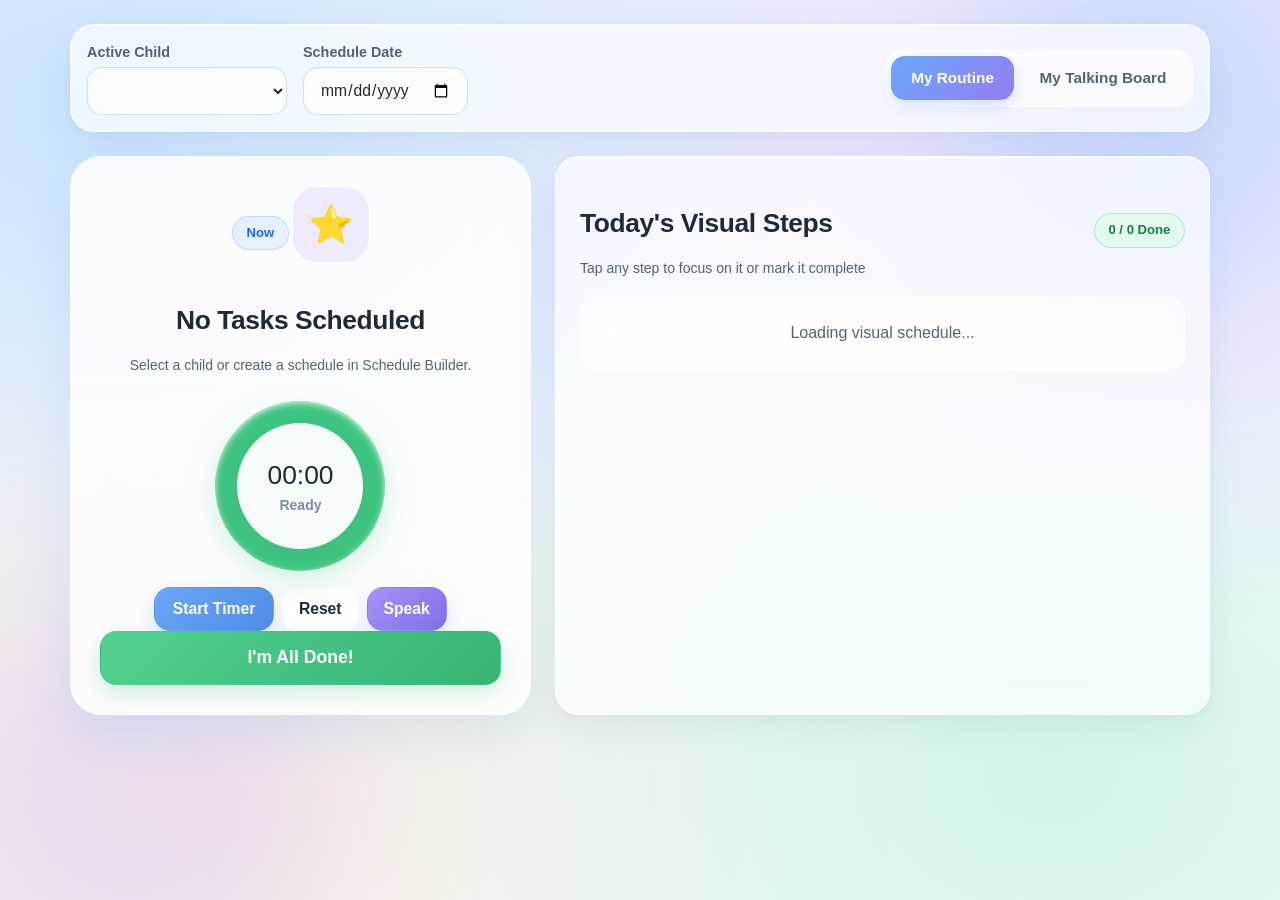
==== commit 504c5deb: "Update child-view.html" ====
--- a/frontend/child-view.html
+++ b/frontend/child-view.html
@@ -1,167 +1,568 @@
-<!DOCTYPE html>
-<html lang="en">
-<head>
-  <meta charset="UTF-8" />
-  <meta name="viewport" content="width=device-width, initial-scale=1.0" />
-  <title>KiddoPath — Child View</title>
-  <!-- ADDED: fonts + Font Awesome (used by the navbar in script.js and the page icons) -->
-  <link href="https://fonts.googleapis.com/css2?family=Nunito:wght@600;700;800&family=Plus+Jakarta+Sans:wght@400;500;600;700&display=swap" rel="stylesheet" />
-  <link rel="stylesheet" href="https://cdnjs.cloudflare.com/ajax/libs/font-awesome/6.5.1/css/all.min.css" />
-  <link href="css/style.css" rel="stylesheet" />
-  <!-- ADDED: extra utilities/components, loaded after style.css -->
-  <link href="css/pages-extra.css" rel="stylesheet" />
-</head>
-<body>
-  <div id="appNavbar"></div>
-
-  <main class="container page-main">
-    <div class="page-header">
-      <div>
-        <h1 class="h3 mb-1">Child View</h1>
-        <p class="text-secondary small mb-0">Big, calm, one-step-at-a-time routine.</p>
-      </div>
-      <select id="childSelect" class="glass-select" style="max-width:240px" aria-label="Choose child"></select>
-    </div>
-
-    <div class="row">
-      <!-- ADDED: current task hero + pie timer -->
-      <div class="col-lg-7">
-        <div class="child-task-hero text-center">
-          <div id="heroEmpty" class="empty-state"><i class="fa-solid fa-calendar-xmark fa-2x mb-2"></i><p class="mb-0">No schedule for today.</p></div>
-          <div id="heroBody" class="d-none">
-            <span class="badge-pastel badge-sky mb-2">Now</span>
-            <div class="pastel-icon-tile tile-peach mb-2" style="margin:0 auto;width:84px;height:84px;font-size:2.2rem"><i id="heroIcon" class="fa-solid fa-tasks"></i></div>
-            <h2 class="display-6 mb-1" id="heroName">Task</h2>
-            <p class="text-secondary" id="heroTime"></p>
-            <div class="pie-timer-ring mb-3" id="timerRing"><div class="pie-timer-inner"><span class="fw-bold fs-6" id="timerText">--:--</span></div></div>
-            <div class="d-flex gap-2 justify-content-center flex-wrap">
-              <button type="button" id="speakBtn" class="btn-pastel btn-pastel-lavender"><i class="fa-solid fa-volume-high"></i> Say it</button>
-              <button type="button" id="timerBtn" class="btn-pastel btn-pastel-sky"><i class="fa-solid fa-play"></i> Start timer</button>
-              <button type="button" id="doneBtn" class="btn-pastel btn-pastel-mint"><i class="fa-solid fa-check"></i> All done!</button>
-            </div>
-          </div>
-        </div>
-      </div>
-
-      <!-- ADDED: timeline of today's tasks -->
-      <div class="col-lg-5">
-        <div class="glass-card p-4 h-100">
-          <h2 class="h6 mb-3">Today's Routine</h2>
-          <div id="timeline" class="d-flex flex-column gap-2"></div>
-        </div>
-      </div>
-    </div>
-
-    <!-- ADDED: My Talking Board (AAC) — tap to speak via speakText() -->
-    <div class="glass-card p-4 mt-4">
-      <h2 class="h6 mb-3">My Talking Board</h2>
-      <div id="aacBoard" class="row"></div>
-    </div>
-  </main>
-
-  <script src="js/api.js"></script>
-  <!-- ADDED: AuthAPI / ChildrenAPI / SchedulesAPI / TasksAPI (api.js left untouched) -->
-  <script src="js/api-endpoints.js"></script>
-  <script src="js/script.js"></script>
-  <!-- ADDED: shared page bootstrap (auth guard + navbar) -->
-  <script src="js/page-init.js"></script>
-  <script>
-    const user = initPage('child');
-    const $ = (id) => document.getElementById(id);
-    let tasks = [], current = null, timerId = null, remaining = 0, total = 0;
-
-    // Talking board cards (edit freely)
-    const AAC = [
-      { text: 'I want water', icon: 'fa-glass-water', tile: 'tile-sky' }, { text: 'I am hungry', icon: 'fa-utensils', tile: 'tile-peach' },
-      { text: 'I need help', icon: 'fa-hand', tile: 'tile-rose' }, { text: 'Bathroom please', icon: 'fa-toilet', tile: 'tile-mint' },
-      { text: 'Yes', icon: 'fa-thumbs-up', tile: 'tile-mint' }, { text: 'No', icon: 'fa-thumbs-down', tile: 'tile-rose' },
-      { text: 'I am tired', icon: 'fa-bed', tile: 'tile-lavender' }, { text: 'I want to play', icon: 'fa-puzzle-piece', tile: 'tile-peach' },
-    ];
-    $('aacBoard').innerHTML = AAC.map(c => `
-      <div class="col-sm-4 col-md-3"><div class="aac-card" data-say="${escapeHtml(c.text)}" tabindex="0" role="button">
-        <div class="pastel-icon-tile ${c.tile}"><i class="fa-solid ${c.icon}"></i></div><span class="fw-bold">${escapeHtml(c.text)}</span>
-      </div></div>`).join('');
-    $('aacBoard').addEventListener('click', (e) => {
-      const card = e.target.closest('.aac-card'); if (!card) return;
-      card.classList.add('speaking'); speakText(card.dataset.say);
-      setTimeout(() => card.classList.remove('speaking'), 700);
-    });
-
-    function setRing(deg) { $('timerRing').style.setProperty('--timer-deg', deg + 'deg'); }
-    function stopTimer() { clearInterval(timerId); timerId = null; $('timerBtn').innerHTML = '<i class="fa-solid fa-play"></i> Start timer'; }
-    function drawTimer() {
-      const m = String(Math.floor(remaining / 60)).padStart(2, '0'), s = String(remaining % 60).padStart(2, '0');
-      $('timerText').textContent = total ? `${m}:${s}` : '--:--';
-      setRing(total ? (remaining / total) * 360 : 360);
-    }
-
-    function pickCurrent() {
-      stopTimer();
-      current = tasks.find(t => t.status !== 'completed') || null;
-      $('heroEmpty').classList.toggle('d-none', current !== null);
-      $('heroBody').classList.toggle('d-none', current === null);
-      $('heroEmpty').querySelector('p').textContent = tasks.length ? 'All tasks done. Great job!' : 'No schedule for today.';
-      if (!current) return;
-      $('heroIcon').className = `fa-solid ${current.icon || 'fa-tasks'}`;
-      $('heroName').textContent = current.name;
-      $('heroTime').textContent = current.time ? formatTime12h(current.time) : '';
-      total = remaining = (current.duration || 0) * 60;
-      drawTimer();
-    }
-
-    function renderTimeline() {
-      $('timeline').innerHTML = tasks.map(t => `
-        <div class="timeline-task-card ${t.status === 'completed' ? 'is-completed' : ''} ${current && current.id === t.id ? 'selected-task' : ''}">
-          <div class="d-flex align-items-center gap-3">
-            <i class="fa-solid ${escapeHtml(t.icon || 'fa-tasks')}"></i>
-            <div class="flex-grow-1"><div class="fw-bold">${escapeHtml(t.name)}</div><div class="small text-secondary">${t.time ? formatTime12h(t.time) : ''}${t.duration ? ' • ' + escapeHtml(t.duration) + ' min' : ''}</div></div>
-            ${t.status === 'completed' ? '<i class="fa-solid fa-circle-check" style="color:var(--pastel-mint)"></i>' : ''}
-          </div>
-        </div>`).join('') || '<div class="empty-state">Nothing scheduled.</div>';
-    }
-
-    async function loadToday() {
-      const childId = $('childSelect').value;
-      tasks = [];
-      if (childId) {
-        try {
-          const schedule = (await SchedulesAPI.list(user.id, childId)).find(s => s.date === getTodayISO());
-          if (schedule) tasks = (await TasksAPI.list(user.id, schedule.id)).sort((a, b) => (a.time || '99').localeCompare(b.time || '99'));
-        } catch (err) { showToast(err.message, 'rose'); }
-      }
-      pickCurrent(); renderTimeline();
-    }
-
-    $('speakBtn').addEventListener('click', () => current && speakText(current.name));
-    $('timerBtn').addEventListener('click', () => {
-      if (timerId) return stopTimer();
-      if (!remaining) return showToast('This task has no duration set.', 'peach');
-      $('timerBtn').innerHTML = '<i class="fa-solid fa-pause"></i> Pause';
-      timerId = setInterval(() => {
-        remaining--; drawTimer();
-        if (remaining <= 0) { stopTimer(); playSuccessChime(); speakText('Time is up!'); }
-      }, 1000);
-    });
-    $('doneBtn').addEventListener('click', async () => {
-      if (!current) return;
-      try {
-        // PUT replaces all editable fields, so resend the whole task
-        await TasksAPI.update(current.id, { user_id: user.id, schedule_id: current.schedule_id, name: current.name,
-          icon: current.icon, time: current.time, duration: current.duration, status: 'completed' });
-        playSuccessChime(); showToast('Great job!', 'mint'); await loadToday();
-      } catch (err) { showToast(err.message, 'rose'); }
-    });
-    $('childSelect').addEventListener('change', loadToday);
-
-    (async () => {
-      try {
-        const children = await ChildrenAPI.list(user.id);
-        fillSelect($('childSelect'), children, c => c.name);
-        const wanted = new URLSearchParams(location.search).get('child_id');   // from dashboard "Open" button
-        if (wanted) $('childSelect').value = wanted;
-        loadToday();
-      } catch (err) { showToast(err.message, 'rose'); }
-    })();
-  </script>
-</body>
-</html>
+<!DOCTYPE html>
+<html lang="en">
+<head>
+  <meta charset="UTF-8" />
+  <meta name="viewport" content="width=device-width, initial-scale=1.0" />
+  <title>KiddoPath — Child View &amp; Talking Board</title>
+  <link href="css/style.css" rel="stylesheet" />
+  <style>
+    .mode-switch-pill {
+      display: inline-flex;
+      background: rgba(255, 255, 255, 0.72);
+      border: 1.5px solid var(--glass-border);
+      border-radius: 18px;
+      padding: 0.35rem;
+      gap: 0.35rem;
+    }
+    .mode-tab-btn {
+      min-height: 44px;
+      padding: 0.55rem 1.25rem;
+      border-radius: 14px;
+      border: none;
+      background: transparent;
+      font-family: var(--font-display);
+      font-weight: 800;
+      font-size: 0.96rem;
+      color: var(--text-secondary);
+      cursor: pointer;
+      transition: all 0.2s ease;
+    }
+    .mode-tab-btn.active {
+      background: linear-gradient(135deg, #6ba8f8 0%, #947ef2 100%);
+      color: #ffffff;
+      box-shadow: 0 6px 16px rgba(91, 155, 243, 0.28);
+    }
+    .cat-pill-btn {
+      min-height: 42px;
+      padding: 0.45rem 1.05rem;
+      border-radius: 999px;
+      border: 1.5px solid var(--glass-border);
+      background: rgba(255, 255, 255, 0.78);
+      font-weight: 700;
+      font-size: 0.88rem;
+      color: var(--text-secondary);
+      cursor: pointer;
+      transition: all 0.18s ease;
+    }
+    .cat-pill-btn.active {
+      background: var(--pastel-lavender-soft);
+      border-color: var(--pastel-lavender);
+      color: #5b21b6;
+    }
+    .glass-backdrop {
+      position: fixed;
+      inset: 0;
+      background: rgba(30, 41, 59, 0.35);
+      backdrop-filter: blur(8px);
+      display: none;
+      align-items: center;
+      justify-content: center;
+      padding: 1.25rem;
+      z-index: 1500;
+    }
+    .glass-backdrop.open { display: flex; }
+    .glass-dialog {
+      width: 100%;
+      max-width: 460px;
+      background: rgba(255, 255, 255, 0.95);
+      border: 1.5px solid #ffffff;
+      border-radius: 26px;
+      padding: 1.75rem;
+      box-shadow: 0 24px 60px rgba(30, 41, 59, 0.2);
+    }
+  </style>
+</head>
+<body>
+
+  <header id="appNavbar"></header>
+
+  <main class="container py-4">
+
+    <!-- Top Child & Mode Control Bar -->
+    <section class="glass-card p-3 p-md-4 mb-4 d-flex flex-wrap align-items-center justify-content-between gap-3">
+      <div class="d-flex flex-wrap align-items-center gap-3">
+        <div>
+          <label for="childSelector" class="glass-label mb-1">Active Child</label>
+          <select id="childSelector" class="glass-select" style="min-width: 200px;"></select>
+        </div>
+        <div>
+          <label for="scheduleDateInput" class="glass-label mb-1">Schedule Date</label>
+          <input type="date" id="scheduleDateInput" class="glass-input" />
+        </div>
+      </div>
+
+      <div class="mode-switch-pill" role="tablist">
+        <button type="button" id="tabRoutineBtn" class="mode-tab-btn active">My Routine</button>
+        <button type="button" id="tabTalkingBtn" class="mode-tab-btn">My Talking Board</button>
+      </div>
+    </section>
+
+    <!-- VIEW 1: Visual Schedule & Pie Countdown Timer -->
+    <section id="routineSection">
+      <div class="row">
+        <!-- Current Task Spotlight + Visual Pie Timer -->
+        <div class="col-lg-5">
+          <div class="child-task-hero text-center h-100 d-flex flex-column justify-content-between">
+            <div>
+              <span class="badge-pastel badge-sky mb-2" id="currentTaskBadge">Now</span>
+              <div id="heroIconTile" class="pastel-icon-tile tile-lavender mb-3" style="width:76px;height:76px;border-radius:24px;font-size:2.3rem;margin:0 auto;">
+                &#11088;
+              </div>
+              <h1 class="h3 mb-1" id="heroTaskTitle" style="font-size: 1.65rem;">No Tasks Scheduled</h1>
+              <p class="text-secondary small mb-4" id="heroTaskMeta">Select a child or create a schedule in Schedule Builder.</p>
+            </div>
+
+            <!-- Visual Pie Countdown Ring -->
+            <div class="my-2">
+              <div id="pieTimerRing" class="pie-timer-ring" style="--timer-deg: 360deg;">
+                <div class="pie-timer-inner">
+                  <div class="h3 mb-0" id="timerDisplay" style="font-size: 1.5rem;">00:00</div>
+                  <div class="small text-muted fw-bold" id="timerStatusLabel">Ready</div>
+                </div>
+              </div>
+
+              <div class="d-flex justify-content-center gap-2 mt-3">
+                <button type="button" id="startPauseTimerBtn" class="btn-pastel btn-pastel-sky" style="min-height:44px;padding:0.5rem 1.1rem;">Start Timer</button>
+                <button type="button" id="resetTimerBtn" class="btn-pastel btn-pastel-glass" style="min-height:44px;padding:0.5rem 1rem;">Reset</button>
+                <button type="button" id="speakTaskBtn" class="btn-pastel btn-pastel-lavender" style="min-height:44px;padding:0.5rem 1rem;">Speak</button>
+              </div>
+            </div>
+
+            <div class="mt-4">
+              <button type="button" id="completeCurrentTaskBtn" class="btn-pastel btn-pastel-mint w-100" style="font-size: 1.1rem; min-height: 54px;" disabled>
+                I'm All Done!
+              </button>
+            </div>
+          </div>
+        </div>
+
+        <!-- Step-by-Step Visual Routine List -->
+        <div class="col-lg-7">
+          <div class="glass-card p-4 h-100">
+            <div class="d-flex align-items-center justify-content-between mb-3">
+              <div>
+                <h2 class="h3 mb-0" style="font-size: 1.35rem;">Today's Visual Steps</h2>
+                <p class="small text-secondary mb-0">Tap any step to focus on it or mark it complete</p>
+              </div>
+              <span class="badge-pastel badge-mint" id="routineProgressBadge">0 / 0 Done</span>
+            </div>
+
+            <div id="childTaskList" class="d-flex flex-column gap-3">
+              <div class="glass-panel-subtle p-4 text-center text-secondary">Loading visual schedule...</div>
+            </div>
+          </div>
+        </div>
+      </div>
+    </section>
+
+    <!-- VIEW 2: My Talking Board (AAC Picture Cards) -->
+    <section id="talkingBoardSection" class="d-none">
+      <div class="glass-card p-4">
+        <div class="d-flex flex-wrap align-items-center justify-content-between gap-3 mb-4">
+          <div>
+            <span class="badge-pastel badge-lavender mb-1">AAC Communication Board</span>
+            <h2 class="h3 mb-0" style="font-size: 1.45rem;">My Talking Board</h2>
+            <p class="small text-secondary mb-0">Tap any card to speak aloud clearly</p>
+          </div>
+          <button type="button" id="openAddAacBtn" class="btn-pastel btn-pastel-lavender">
+            <span>+ Add Custom Card</span>
+          </button>
+        </div>
+
+        <!-- Category Filter Pills -->
+        <div id="aacCategoryBar" class="d-flex flex-wrap gap-2 mb-4">
+          <button type="button" class="cat-pill-btn active" data-cat="All">All Cards</button>
+          <button type="button" class="cat-pill-btn" data-cat="Needs">Needs</button>
+          <button type="button" class="cat-pill-btn" data-cat="Feelings">Feelings</button>
+          <button type="button" class="cat-pill-btn" data-cat="Activities">Activities</button>
+          <button type="button" class="cat-pill-btn" data-cat="People">People</button>
+        </div>
+
+        <!-- AAC Grid -->
+        <div id="aacCardsGrid" class="row"></div>
+      </div>
+    </section>
+
+  </main>
+
+  <!-- Add Custom AAC Card Modal -->
+  <div id="aacModalBackdrop" class="glass-backdrop" role="dialog" aria-modal="true">
+    <div class="glass-dialog">
+      <div class="d-flex align-items-center justify-content-between mb-3">
+        <h3 class="h3 mb-0" style="font-size: 1.3rem;">Add Talking Board Card</h3>
+        <button type="button" id="closeAacModalBtn" class="btn-pastel btn-pastel-glass" style="min-height:40px;padding:0.35rem 0.85rem;">&times;</button>
+      </div>
+
+      <form id="aacCardForm">
+        <div class="mb-3">
+          <label for="aacLabelInput" class="glass-label">Word or Short Phrase *</label>
+          <input type="text" id="aacLabelInput" class="glass-input" placeholder="e.g., I need a break" required />
+        </div>
+
+        <div class="row" style="margin:-0.4rem;">
+          <div class="col-sm-6" style="padding:0.4rem;">
+            <label for="aacEmojiInput" class="glass-label">Picture Emoji *</label>
+            <input type="text" id="aacEmojiInput" class="glass-input" placeholder="e.g., &#128164;" value="&#128172;" required />
+          </div>
+          <div class="col-sm-6" style="padding:0.4rem;">
+            <label for="aacCategoryInput" class="glass-label">Category</label>
+            <select id="aacCategoryInput" class="glass-select">
+              <option value="Needs">Needs</option>
+              <option value="Feelings">Feelings</option>
+              <option value="Activities">Activities</option>
+              <option value="People">People</option>
+            </select>
+          </div>
+        </div>
+
+        <div class="d-flex justify-content-end gap-2 mt-4">
+          <button type="button" id="cancelAacModalBtn" class="btn-pastel btn-pastel-glass">Cancel</button>
+          <button type="submit" class="btn-pastel btn-pastel-lavender">Add Card</button>
+        </div>
+      </form>
+    </div>
+  </div>
+  <script src="js/api.js"></script>
+  <script src="js/script.js"></script>
+  <script>
+    const currentUser = requireAuth();
+    renderGlassNavbar('child');
+
+    const urlParams = new URLSearchParams(window.location.search);
+    const preselectedChildId = urlParams.get('child_id');
+
+    const childSelector = document.getElementById('childSelector');
+    const scheduleDateInput = document.getElementById('scheduleDateInput');
+    scheduleDateInput.value = getTodayISO();
+
+    const ICON_EMOJI_MAP = {
+      'fa-sun': '☀️',
+      'fa-tooth': '🪥',
+      'fa-utensils': '🍽️',
+      'fa-shirt': '👕',
+      'fa-book-open': '📖',
+      'fa-puzzle-piece': '🧩',
+      'fa-bath': '🛁',
+      'fa-bed': '🛏️',
+      'fa-music': '🎵',
+      'fa-person-walking': '🚶',
+      'fa-apple-whole': '🍎',
+      'fa-hands-bubbles': '🧼',
+      'fa-tasks': '⭐',
+    };
+
+    function getTaskEmoji(iconKey) {
+      return ICON_EMOJI_MAP[iconKey] || iconKey || '⭐';
+    }
+
+    let currentTasks = [];
+    let selectedTaskIndex = 0;
+    let timerInterval = null;
+    let totalSeconds = 0;
+    let remainingSeconds = 0;
+    let isTimerRunning = false;
+
+    const tabRoutineBtn = document.getElementById('tabRoutineBtn');
+    const tabTalkingBtn = document.getElementById('tabTalkingBtn');
+    const routineSection = document.getElementById('routineSection');
+    const talkingBoardSection = document.getElementById('talkingBoardSection');
+
+    tabRoutineBtn.addEventListener('click', () => {
+      tabRoutineBtn.classList.add('active');
+      tabTalkingBtn.classList.remove('active');
+      routineSection.classList.remove('d-none');
+      talkingBoardSection.classList.add('d-none');
+    });
+
+    tabTalkingBtn.addEventListener('click', () => {
+      tabTalkingBtn.classList.add('active');
+      tabRoutineBtn.classList.remove('active');
+      talkingBoardSection.classList.remove('d-none');
+      routineSection.classList.add('d-none');
+    });
+
+    function stopTimer() {
+      if (timerInterval) clearInterval(timerInterval);
+      timerInterval = null;
+      isTimerRunning = false;
+      document.getElementById('startPauseTimerBtn').textContent = 'Start Timer';
+    }
+
+    function updatePieDisplay() {
+      const mins = Math.floor(remainingSeconds / 60);
+      const secs = remainingSeconds % 60;
+      document.getElementById('timerDisplay').textContent =
+        `${String(mins).padStart(2, '0')}:${String(secs).padStart(2, '0')}`;
+
+      const deg = totalSeconds > 0 ? Math.round((remainingSeconds / totalSeconds) * 360) : 360;
+      document.getElementById('pieTimerRing').style.setProperty('--timer-deg', `${deg}deg`);
+    }
+
+    function selectTask(index) {
+      stopTimer();
+      selectedTaskIndex = index;
+      const task = currentTasks[index];
+
+      if (!task) {
+        document.getElementById('currentTaskBadge').textContent = 'Empty';
+        document.getElementById('heroIconTile').textContent = '⭐';
+        document.getElementById('heroTaskTitle').textContent = 'No Tasks Scheduled';
+        document.getElementById('heroTaskMeta').textContent = 'Add tasks in Schedule Builder to see them here.';
+        document.getElementById('completeCurrentTaskBtn').disabled = true;
+        totalSeconds = 0;
+        remainingSeconds = 0;
+        document.getElementById('timerStatusLabel').textContent = 'Ready';
+        updatePieDisplay();
+        return;
+      }
+
+      const isDone = task.status === 'completed';
+      document.getElementById('currentTaskBadge').textContent = isDone ? 'Completed' : `Step ${index + 1} of ${currentTasks.length}`;
+      document.getElementById('heroIconTile').textContent = getTaskEmoji(task.icon);
+      document.getElementById('heroTaskTitle').textContent = task.name;
+      document.getElementById('heroTaskMeta').textContent = `${formatTime12h(task.time)} • ${task.duration || 10} minutes`;
+
+      const completeBtn = document.getElementById('completeCurrentTaskBtn');
+      completeBtn.disabled = isDone;
+      completeBtn.textContent = isDone ? 'Completed!' : "I'm All Done!";
+
+      totalSeconds = (parseInt(task.duration, 10) || 10) * 60;
+      remainingSeconds = isDone ? 0 : totalSeconds;
+      document.getElementById('timerStatusLabel').textContent = isDone ? 'Done' : 'Ready';
+      updatePieDisplay();
+      renderTaskList();
+    }
+
+    document.getElementById('startPauseTimerBtn').addEventListener('click', () => {
+      if (!currentTasks[selectedTaskIndex] || remainingSeconds <= 0) return;
+      if (isTimerRunning) {
+        stopTimer();
+        document.getElementById('timerStatusLabel').textContent = 'Paused';
+        return;
+      }
+
+      isTimerRunning = true;
+      document.getElementById('startPauseTimerBtn').textContent = 'Pause';
+      document.getElementById('timerStatusLabel').textContent = 'Active';
+      speakText(`Starting ${currentTasks[selectedTaskIndex].name}`);
+
+      timerInterval = setInterval(() => {
+        remainingSeconds -= 1;
+        updatePieDisplay();
+        if (remainingSeconds <= 0) {
+          stopTimer();
+          document.getElementById('timerStatusLabel').textContent = 'Time Up!';
+          playSuccessChime();
+          speakText(`Time is up for ${currentTasks[selectedTaskIndex].name}. Great job!`);
+        }
+      }, 1000);
+    });
+
+    document.getElementById('resetTimerBtn').addEventListener('click', () => {
+      const task = currentTasks[selectedTaskIndex];
+      if (!task) return;
+      stopTimer();
+      totalSeconds = (parseInt(task.duration, 10) || 10) * 60;
+      remainingSeconds = totalSeconds;
+      document.getElementById('timerStatusLabel').textContent = 'Ready';
+      updatePieDisplay();
+    });
+
+    document.getElementById('speakTaskBtn').addEventListener('click', () => {
+      const task = currentTasks[selectedTaskIndex];
+      if (task) speakText(task.name);
+    });
+        document.getElementById('completeCurrentTaskBtn').addEventListener('click', async () => {
+      const task = currentTasks[selectedTaskIndex];
+      if (!task || task.status === 'completed') return;
+
+      const btn = document.getElementById('completeCurrentTaskBtn');
+      btn.disabled = true;
+      btn.textContent = 'Saving...';
+
+      try {
+        await TasksAPI.update(task.id, { user_id: currentUser.id, status: 'completed' });
+        task.status = 'completed';
+        playSuccessChime();
+        speakText(`Great job completing ${task.name}!`);
+        showToast(`Completed: ${task.name}`, 'mint');
+
+        const nextPendingIdx = currentTasks.findIndex((t) => t.status !== 'completed');
+        selectTask(nextPendingIdx !== -1 ? nextPendingIdx : selectedTaskIndex);
+      } catch (err) {
+        showToast(err.message || 'Could not update task.', 'rose');
+        btn.disabled = false;
+        btn.textContent = "I'm All Done!";
+      }
+    });
+    function renderTaskList() {
+      const container = document.getElementById('childTaskList');
+      const doneCount = currentTasks.filter((t) => t.status === 'completed').length;
+      document.getElementById('routineProgressBadge').textContent = `${doneCount} / ${currentTasks.length} Done`;
+
+      if (currentTasks.length === 0) {
+        container.innerHTML = `
+          <div class="glass-panel-subtle p-4 text-center">
+            <p class="text-secondary mb-3">No visual tasks scheduled for this date yet.</p>
+            <a href="schedule-creator.html?child_id=${childSelector.value}" class="btn-pastel btn-pastel-sky" style="min-height:42px;padding:0.45rem 1rem;">Open Schedule Builder</a>
+          </div>
+        `;
+        return;
+      }
+
+      container.innerHTML = currentTasks
+        .map((task, idx) => {
+          const isDone = task.status === 'completed';
+          const isSelected = idx === selectedTaskIndex;
+          return `
+            <div class="timeline-task-card ${isDone ? 'is-completed' : ''} ${isSelected ? 'selected-task' : ''} d-flex align-items-center justify-content-between gap-3" style="cursor:pointer;" onclick="selectTask(${idx})">
+              <div class="d-flex align-items-center gap-3">
+                <div class="pastel-icon-tile ${isDone ? 'tile-mint' : 'tile-peach'}" style="font-size:1.55rem;">
+                  ${getTaskEmoji(task.icon)}
+                </div>
+                <div>
+                  <div class="fw-bold ${isDone ? 'text-decoration-line-through text-muted' : ''}">${escapeHtml(task.name)}</div>
+                  <div class="small text-secondary">${formatTime12h(task.time)} &bull; ${task.duration || 10} min</div>
+                </div>
+              </div>
+              <span class="badge-pastel ${isDone ? 'badge-mint' : 'badge-peach'}">
+                ${isDone ? 'Done' : 'Pending'}
+              </span>
+            </div>
+          `;
+        })
+        .join('');
+    }
+
+    async function loadChildSchedule() {
+      const childId = childSelector.value;
+      const date = scheduleDateInput.value;
+      if (!childId) return;
+
+      try {
+        const schedules = await SchedulesAPI.getByChild(currentUser.id, childId, date);
+        if (schedules.length > 0) {
+          currentTasks = await TasksAPI.getBySchedule(currentUser.id, schedules[0].id);
+        } else {
+          currentTasks = [];
+        }
+        const firstPending = currentTasks.findIndex((t) => t.status !== 'completed');
+        selectTask(firstPending !== -1 ? firstPending : 0);
+      } catch (err) {
+        showToast(err.message || 'Error loading schedule.', 'rose');
+      }
+    }
+
+    const AAC_STORAGE_KEY = 'kiddopath_aac_cards';
+    const DEFAULT_AAC_CARDS = [
+      { label: 'Water', emoji: '💧', category: 'Needs' },
+      { label: 'Eat / Hungry', emoji: '🍎', category: 'Needs' },
+      { label: 'Bathroom', emoji: '🚽', category: 'Needs' },
+      { label: 'Help Please', emoji: '🙋', category: 'Needs' },
+      { label: 'Break / Rest', emoji: '🛋️', category: 'Needs' },
+      { label: 'Happy', emoji: '😊', category: 'Feelings' },
+      { label: 'Tired', emoji: '😴', category: 'Feelings' },
+      { label: 'Sad / Upset', emoji: '😢', category: 'Feelings' },
+      { label: 'Overwhelmed', emoji: '🎧', category: 'Feelings' },
+      { label: 'Play', emoji: '🧩', category: 'Activities' },
+      { label: 'Read Book', emoji: '📖', category: 'Activities' },
+      { label: 'Music', emoji: '🎵', category: 'Activities' },
+      { label: 'All Done', emoji: '✅', category: 'Activities' },
+      { label: 'Mom', emoji: '👩', category: 'People' },
+      { label: 'Dad', emoji: '👨', category: 'People' },
+      { label: 'Teacher', emoji: '🧑‍🏫', category: 'People' },
+    ];
+
+    let activeAacCategory = 'All';
+
+    function getAacCards() {
+      try {
+        const saved = JSON.parse(localStorage.getItem(AAC_STORAGE_KEY) || 'null');
+        return Array.isArray(saved) && saved.length > 0 ? saved : DEFAULT_AAC_CARDS;
+      } catch {
+        return DEFAULT_AAC_CARDS;
+      }
+    }
+
+    function renderAacCards() {
+      const grid = document.getElementById('aacCardsGrid');
+      const cards = getAacCards().filter(
+        (c) => activeAacCategory === 'All' || c.category === activeAacCategory
+      );
+
+      grid.innerHTML = cards
+        .map(
+          (card) => `
+          <div class="col-6 col-sm-4 col-md-3">
+            <div class="aac-card" onclick="handleAacSpeak(this, '${escapeHtml(card.label)}')">
+              <div style="font-size: 2.6rem; line-height: 1;">${escapeHtml(card.emoji)}</div>
+              <div class="fw-bold display-font" style="font-size: 1.05rem;">${escapeHtml(card.label)}</div>
+              <span class="badge-pastel badge-lavender" style="font-size: 0.7rem; padding: 0.2rem 0.6rem;">${escapeHtml(card.category)}</span>
+            </div>
+          </div>
+        `
+        )
+        .join('');
+    }
+
+    function handleAacSpeak(el, text) {
+      el.classList.add('speaking');
+      speakText(text);
+      setTimeout(() => el.classList.remove('speaking'), 450);
+    }
+
+    document.querySelectorAll('.cat-pill-btn').forEach((btn) => {
+      btn.addEventListener('click', () => {
+        document.querySelectorAll('.cat-pill-btn').forEach((b) => b.classList.remove('active'));
+        btn.classList.add('active');
+        activeAacCategory = btn.getAttribute('data-cat');
+        renderAacCards();
+      });
+    });
+
+    const aacModalBackdrop = document.getElementById('aacModalBackdrop');
+    document.getElementById('openAddAacBtn').addEventListener('click', () => aacModalBackdrop.classList.add('open'));
+    document.getElementById('closeAacModalBtn').addEventListener('click', () => aacModalBackdrop.classList.remove('open'));
+    document.getElementById('cancelAacModalBtn').addEventListener('click', () => aacModalBackdrop.classList.remove('open'));
+
+    document.getElementById('aacCardForm').addEventListener('submit', (e) => {
+      e.preventDefault();
+      const label = document.getElementById('aacLabelInput').value.trim();
+      const emoji = document.getElementById('aacEmojiInput').value.trim() || '💬';
+      const category = document.getElementById('aacCategoryInput').value;
+      if (!label) return;
+
+      const updated = [...getAacCards(), { label, emoji, category }];
+      localStorage.setItem(AAC_STORAGE_KEY, JSON.stringify(updated));
+      document.getElementById('aacCardForm').reset();
+      document.getElementById('aacEmojiInput').value = '💬';
+      aacModalBackdrop.classList.remove('open');
+      renderAacCards();
+      showToast(`Added "${label}" to Talking Board!`, 'mint');
+    });
+
+    async function initChildView() {
+      if (!currentUser) return;
+      renderAacCards();
+      const children = await ChildrenAPI.getAll(currentUser.id);
+      if (children.length === 0) {
+        childSelector.innerHTML = '<option value="">No children found</option>';
+        return;
+      }
+      childSelector.innerHTML = children
+        .map((c) => `<option value="${c.id}">${escapeHtml(c.name)} (Age ${c.age})</option>`)
+        .join('');
+
+      if (preselectedChildId && children.some((c) => String(c.id) === preselectedChildId)) {
+        childSelector.value = preselectedChildId;
+      }
+      loadChildSchedule();
+    }
+
+    childSelector.addEventListener('change', loadChildSchedule);
+    scheduleDateInput.addEventListener('change', loadChildSchedule);
+
+    initChildView();
+  </script>
+</body>
+</html>
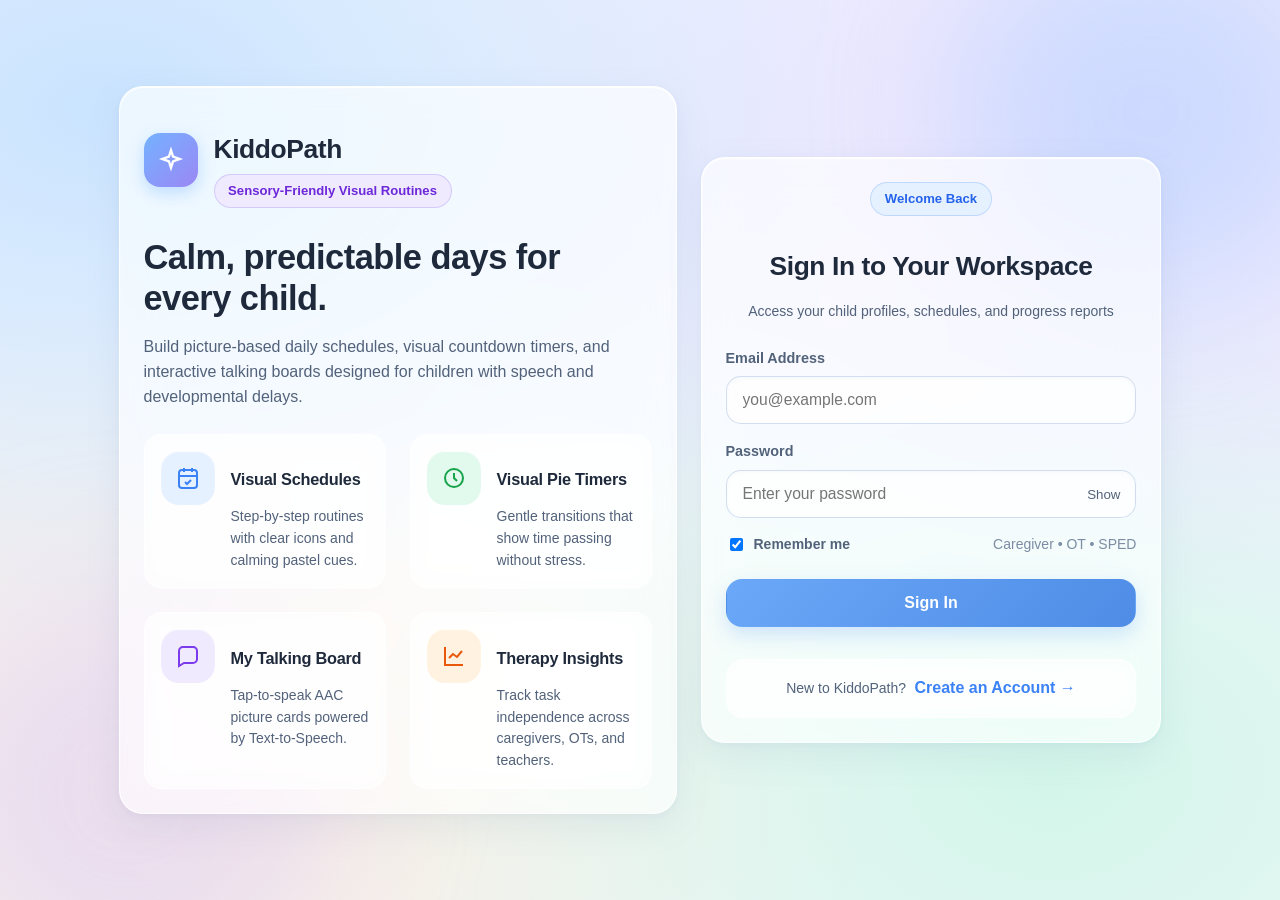
==== commit f4cd095f: "Add files via upload" ====
--- a/frontend/child-view.html
+++ b/frontend/child-view.html
@@ -1,568 +1,129 @@
-<!DOCTYPE html>
-<html lang="en">
-<head>
-  <meta charset="UTF-8" />
-  <meta name="viewport" content="width=device-width, initial-scale=1.0" />
-  <title>KiddoPath — Child View &amp; Talking Board</title>
-  <link href="css/style.css" rel="stylesheet" />
-  <style>
-    .mode-switch-pill {
-      display: inline-flex;
-      background: rgba(255, 255, 255, 0.72);
-      border: 1.5px solid var(--glass-border);
-      border-radius: 18px;
-      padding: 0.35rem;
-      gap: 0.35rem;
-    }
-    .mode-tab-btn {
-      min-height: 44px;
-      padding: 0.55rem 1.25rem;
-      border-radius: 14px;
-      border: none;
-      background: transparent;
-      font-family: var(--font-display);
-      font-weight: 800;
-      font-size: 0.96rem;
-      color: var(--text-secondary);
-      cursor: pointer;
-      transition: all 0.2s ease;
-    }
-    .mode-tab-btn.active {
-      background: linear-gradient(135deg, #6ba8f8 0%, #947ef2 100%);
-      color: #ffffff;
-      box-shadow: 0 6px 16px rgba(91, 155, 243, 0.28);
-    }
-    .cat-pill-btn {
-      min-height: 42px;
-      padding: 0.45rem 1.05rem;
-      border-radius: 999px;
-      border: 1.5px solid var(--glass-border);
-      background: rgba(255, 255, 255, 0.78);
-      font-weight: 700;
-      font-size: 0.88rem;
-      color: var(--text-secondary);
-      cursor: pointer;
-      transition: all 0.18s ease;
-    }
-    .cat-pill-btn.active {
-      background: var(--pastel-lavender-soft);
-      border-color: var(--pastel-lavender);
-      color: #5b21b6;
-    }
-    .glass-backdrop {
-      position: fixed;
-      inset: 0;
-      background: rgba(30, 41, 59, 0.35);
-      backdrop-filter: blur(8px);
-      display: none;
-      align-items: center;
-      justify-content: center;
-      padding: 1.25rem;
-      z-index: 1500;
-    }
-    .glass-backdrop.open { display: flex; }
-    .glass-dialog {
-      width: 100%;
-      max-width: 460px;
-      background: rgba(255, 255, 255, 0.95);
-      border: 1.5px solid #ffffff;
-      border-radius: 26px;
-      padding: 1.75rem;
-      box-shadow: 0 24px 60px rgba(30, 41, 59, 0.2);
-    }
-  </style>
-</head>
-<body>
-
-  <header id="appNavbar"></header>
-
-  <main class="container py-4">
-
-    <!-- Top Child & Mode Control Bar -->
-    <section class="glass-card p-3 p-md-4 mb-4 d-flex flex-wrap align-items-center justify-content-between gap-3">
-      <div class="d-flex flex-wrap align-items-center gap-3">
-        <div>
-          <label for="childSelector" class="glass-label mb-1">Active Child</label>
-          <select id="childSelector" class="glass-select" style="min-width: 200px;"></select>
-        </div>
-        <div>
-          <label for="scheduleDateInput" class="glass-label mb-1">Schedule Date</label>
-          <input type="date" id="scheduleDateInput" class="glass-input" />
-        </div>
-      </div>
-
-      <div class="mode-switch-pill" role="tablist">
-        <button type="button" id="tabRoutineBtn" class="mode-tab-btn active">My Routine</button>
-        <button type="button" id="tabTalkingBtn" class="mode-tab-btn">My Talking Board</button>
-      </div>
-    </section>
-
-    <!-- VIEW 1: Visual Schedule & Pie Countdown Timer -->
-    <section id="routineSection">
-      <div class="row">
-        <!-- Current Task Spotlight + Visual Pie Timer -->
-        <div class="col-lg-5">
-          <div class="child-task-hero text-center h-100 d-flex flex-column justify-content-between">
-            <div>
-              <span class="badge-pastel badge-sky mb-2" id="currentTaskBadge">Now</span>
-              <div id="heroIconTile" class="pastel-icon-tile tile-lavender mb-3" style="width:76px;height:76px;border-radius:24px;font-size:2.3rem;margin:0 auto;">
-                &#11088;
-              </div>
-              <h1 class="h3 mb-1" id="heroTaskTitle" style="font-size: 1.65rem;">No Tasks Scheduled</h1>
-              <p class="text-secondary small mb-4" id="heroTaskMeta">Select a child or create a schedule in Schedule Builder.</p>
-            </div>
-
-            <!-- Visual Pie Countdown Ring -->
-            <div class="my-2">
-              <div id="pieTimerRing" class="pie-timer-ring" style="--timer-deg: 360deg;">
-                <div class="pie-timer-inner">
-                  <div class="h3 mb-0" id="timerDisplay" style="font-size: 1.5rem;">00:00</div>
-                  <div class="small text-muted fw-bold" id="timerStatusLabel">Ready</div>
-                </div>
-              </div>
-
-              <div class="d-flex justify-content-center gap-2 mt-3">
-                <button type="button" id="startPauseTimerBtn" class="btn-pastel btn-pastel-sky" style="min-height:44px;padding:0.5rem 1.1rem;">Start Timer</button>
-                <button type="button" id="resetTimerBtn" class="btn-pastel btn-pastel-glass" style="min-height:44px;padding:0.5rem 1rem;">Reset</button>
-                <button type="button" id="speakTaskBtn" class="btn-pastel btn-pastel-lavender" style="min-height:44px;padding:0.5rem 1rem;">Speak</button>
-              </div>
-            </div>
-
-            <div class="mt-4">
-              <button type="button" id="completeCurrentTaskBtn" class="btn-pastel btn-pastel-mint w-100" style="font-size: 1.1rem; min-height: 54px;" disabled>
-                I'm All Done!
-              </button>
-            </div>
-          </div>
-        </div>
-
-        <!-- Step-by-Step Visual Routine List -->
-        <div class="col-lg-7">
-          <div class="glass-card p-4 h-100">
-            <div class="d-flex align-items-center justify-content-between mb-3">
-              <div>
-                <h2 class="h3 mb-0" style="font-size: 1.35rem;">Today's Visual Steps</h2>
-                <p class="small text-secondary mb-0">Tap any step to focus on it or mark it complete</p>
-              </div>
-              <span class="badge-pastel badge-mint" id="routineProgressBadge">0 / 0 Done</span>
-            </div>
-
-            <div id="childTaskList" class="d-flex flex-column gap-3">
-              <div class="glass-panel-subtle p-4 text-center text-secondary">Loading visual schedule...</div>
-            </div>
-          </div>
-        </div>
-      </div>
-    </section>
-
-    <!-- VIEW 2: My Talking Board (AAC Picture Cards) -->
-    <section id="talkingBoardSection" class="d-none">
-      <div class="glass-card p-4">
-        <div class="d-flex flex-wrap align-items-center justify-content-between gap-3 mb-4">
-          <div>
-            <span class="badge-pastel badge-lavender mb-1">AAC Communication Board</span>
-            <h2 class="h3 mb-0" style="font-size: 1.45rem;">My Talking Board</h2>
-            <p class="small text-secondary mb-0">Tap any card to speak aloud clearly</p>
-          </div>
-          <button type="button" id="openAddAacBtn" class="btn-pastel btn-pastel-lavender">
-            <span>+ Add Custom Card</span>
-          </button>
-        </div>
-
-        <!-- Category Filter Pills -->
-        <div id="aacCategoryBar" class="d-flex flex-wrap gap-2 mb-4">
-          <button type="button" class="cat-pill-btn active" data-cat="All">All Cards</button>
-          <button type="button" class="cat-pill-btn" data-cat="Needs">Needs</button>
-          <button type="button" class="cat-pill-btn" data-cat="Feelings">Feelings</button>
-          <button type="button" class="cat-pill-btn" data-cat="Activities">Activities</button>
-          <button type="button" class="cat-pill-btn" data-cat="People">People</button>
-        </div>
-
-        <!-- AAC Grid -->
-        <div id="aacCardsGrid" class="row"></div>
-      </div>
-    </section>
-
-  </main>
-
-  <!-- Add Custom AAC Card Modal -->
-  <div id="aacModalBackdrop" class="glass-backdrop" role="dialog" aria-modal="true">
-    <div class="glass-dialog">
-      <div class="d-flex align-items-center justify-content-between mb-3">
-        <h3 class="h3 mb-0" style="font-size: 1.3rem;">Add Talking Board Card</h3>
-        <button type="button" id="closeAacModalBtn" class="btn-pastel btn-pastel-glass" style="min-height:40px;padding:0.35rem 0.85rem;">&times;</button>
-      </div>
-
-      <form id="aacCardForm">
-        <div class="mb-3">
-          <label for="aacLabelInput" class="glass-label">Word or Short Phrase *</label>
-          <input type="text" id="aacLabelInput" class="glass-input" placeholder="e.g., I need a break" required />
-        </div>
-
-        <div class="row" style="margin:-0.4rem;">
-          <div class="col-sm-6" style="padding:0.4rem;">
-            <label for="aacEmojiInput" class="glass-label">Picture Emoji *</label>
-            <input type="text" id="aacEmojiInput" class="glass-input" placeholder="e.g., &#128164;" value="&#128172;" required />
-          </div>
-          <div class="col-sm-6" style="padding:0.4rem;">
-            <label for="aacCategoryInput" class="glass-label">Category</label>
-            <select id="aacCategoryInput" class="glass-select">
-              <option value="Needs">Needs</option>
-              <option value="Feelings">Feelings</option>
-              <option value="Activities">Activities</option>
-              <option value="People">People</option>
-            </select>
-          </div>
-        </div>
-
-        <div class="d-flex justify-content-end gap-2 mt-4">
-          <button type="button" id="cancelAacModalBtn" class="btn-pastel btn-pastel-glass">Cancel</button>
-          <button type="submit" class="btn-pastel btn-pastel-lavender">Add Card</button>
-        </div>
-      </form>
-    </div>
-  </div>
-  <script src="js/api.js"></script>
-  <script src="js/script.js"></script>
-  <script>
-    const currentUser = requireAuth();
-    renderGlassNavbar('child');
-
-    const urlParams = new URLSearchParams(window.location.search);
-    const preselectedChildId = urlParams.get('child_id');
-
-    const childSelector = document.getElementById('childSelector');
-    const scheduleDateInput = document.getElementById('scheduleDateInput');
-    scheduleDateInput.value = getTodayISO();
-
-    const ICON_EMOJI_MAP = {
-      'fa-sun': '☀️',
-      'fa-tooth': '🪥',
-      'fa-utensils': '🍽️',
-      'fa-shirt': '👕',
-      'fa-book-open': '📖',
-      'fa-puzzle-piece': '🧩',
-      'fa-bath': '🛁',
-      'fa-bed': '🛏️',
-      'fa-music': '🎵',
-      'fa-person-walking': '🚶',
-      'fa-apple-whole': '🍎',
-      'fa-hands-bubbles': '🧼',
-      'fa-tasks': '⭐',
-    };
-
-    function getTaskEmoji(iconKey) {
-      return ICON_EMOJI_MAP[iconKey] || iconKey || '⭐';
-    }
-
-    let currentTasks = [];
-    let selectedTaskIndex = 0;
-    let timerInterval = null;
-    let totalSeconds = 0;
-    let remainingSeconds = 0;
-    let isTimerRunning = false;
-
-    const tabRoutineBtn = document.getElementById('tabRoutineBtn');
-    const tabTalkingBtn = document.getElementById('tabTalkingBtn');
-    const routineSection = document.getElementById('routineSection');
-    const talkingBoardSection = document.getElementById('talkingBoardSection');
-
-    tabRoutineBtn.addEventListener('click', () => {
-      tabRoutineBtn.classList.add('active');
-      tabTalkingBtn.classList.remove('active');
-      routineSection.classList.remove('d-none');
-      talkingBoardSection.classList.add('d-none');
-    });
-
-    tabTalkingBtn.addEventListener('click', () => {
-      tabTalkingBtn.classList.add('active');
-      tabRoutineBtn.classList.remove('active');
-      talkingBoardSection.classList.remove('d-none');
-      routineSection.classList.add('d-none');
-    });
-
-    function stopTimer() {
-      if (timerInterval) clearInterval(timerInterval);
-      timerInterval = null;
-      isTimerRunning = false;
-      document.getElementById('startPauseTimerBtn').textContent = 'Start Timer';
-    }
-
-    function updatePieDisplay() {
-      const mins = Math.floor(remainingSeconds / 60);
-      const secs = remainingSeconds % 60;
-      document.getElementById('timerDisplay').textContent =
-        `${String(mins).padStart(2, '0')}:${String(secs).padStart(2, '0')}`;
-
-      const deg = totalSeconds > 0 ? Math.round((remainingSeconds / totalSeconds) * 360) : 360;
-      document.getElementById('pieTimerRing').style.setProperty('--timer-deg', `${deg}deg`);
-    }
-
-    function selectTask(index) {
-      stopTimer();
-      selectedTaskIndex = index;
-      const task = currentTasks[index];
-
-      if (!task) {
-        document.getElementById('currentTaskBadge').textContent = 'Empty';
-        document.getElementById('heroIconTile').textContent = '⭐';
-        document.getElementById('heroTaskTitle').textContent = 'No Tasks Scheduled';
-        document.getElementById('heroTaskMeta').textContent = 'Add tasks in Schedule Builder to see them here.';
-        document.getElementById('completeCurrentTaskBtn').disabled = true;
-        totalSeconds = 0;
-        remainingSeconds = 0;
-        document.getElementById('timerStatusLabel').textContent = 'Ready';
-        updatePieDisplay();
-        return;
-      }
-
-      const isDone = task.status === 'completed';
-      document.getElementById('currentTaskBadge').textContent = isDone ? 'Completed' : `Step ${index + 1} of ${currentTasks.length}`;
-      document.getElementById('heroIconTile').textContent = getTaskEmoji(task.icon);
-      document.getElementById('heroTaskTitle').textContent = task.name;
-      document.getElementById('heroTaskMeta').textContent = `${formatTime12h(task.time)} • ${task.duration || 10} minutes`;
-
-      const completeBtn = document.getElementById('completeCurrentTaskBtn');
-      completeBtn.disabled = isDone;
-      completeBtn.textContent = isDone ? 'Completed!' : "I'm All Done!";
-
-      totalSeconds = (parseInt(task.duration, 10) || 10) * 60;
-      remainingSeconds = isDone ? 0 : totalSeconds;
-      document.getElementById('timerStatusLabel').textContent = isDone ? 'Done' : 'Ready';
-      updatePieDisplay();
-      renderTaskList();
-    }
-
-    document.getElementById('startPauseTimerBtn').addEventListener('click', () => {
-      if (!currentTasks[selectedTaskIndex] || remainingSeconds <= 0) return;
-      if (isTimerRunning) {
-        stopTimer();
-        document.getElementById('timerStatusLabel').textContent = 'Paused';
-        return;
-      }
-
-      isTimerRunning = true;
-      document.getElementById('startPauseTimerBtn').textContent = 'Pause';
-      document.getElementById('timerStatusLabel').textContent = 'Active';
-      speakText(`Starting ${currentTasks[selectedTaskIndex].name}`);
-
-      timerInterval = setInterval(() => {
-        remainingSeconds -= 1;
-        updatePieDisplay();
-        if (remainingSeconds <= 0) {
-          stopTimer();
-          document.getElementById('timerStatusLabel').textContent = 'Time Up!';
-          playSuccessChime();
-          speakText(`Time is up for ${currentTasks[selectedTaskIndex].name}. Great job!`);
-        }
-      }, 1000);
-    });
-
-    document.getElementById('resetTimerBtn').addEventListener('click', () => {
-      const task = currentTasks[selectedTaskIndex];
-      if (!task) return;
-      stopTimer();
-      totalSeconds = (parseInt(task.duration, 10) || 10) * 60;
-      remainingSeconds = totalSeconds;
-      document.getElementById('timerStatusLabel').textContent = 'Ready';
-      updatePieDisplay();
-    });
-
-    document.getElementById('speakTaskBtn').addEventListener('click', () => {
-      const task = currentTasks[selectedTaskIndex];
-      if (task) speakText(task.name);
-    });
-        document.getElementById('completeCurrentTaskBtn').addEventListener('click', async () => {
-      const task = currentTasks[selectedTaskIndex];
-      if (!task || task.status === 'completed') return;
-
-      const btn = document.getElementById('completeCurrentTaskBtn');
-      btn.disabled = true;
-      btn.textContent = 'Saving...';
-
-      try {
-        await TasksAPI.update(task.id, { user_id: currentUser.id, status: 'completed' });
-        task.status = 'completed';
-        playSuccessChime();
-        speakText(`Great job completing ${task.name}!`);
-        showToast(`Completed: ${task.name}`, 'mint');
-
-        const nextPendingIdx = currentTasks.findIndex((t) => t.status !== 'completed');
-        selectTask(nextPendingIdx !== -1 ? nextPendingIdx : selectedTaskIndex);
-      } catch (err) {
-        showToast(err.message || 'Could not update task.', 'rose');
-        btn.disabled = false;
-        btn.textContent = "I'm All Done!";
-      }
-    });
-    function renderTaskList() {
-      const container = document.getElementById('childTaskList');
-      const doneCount = currentTasks.filter((t) => t.status === 'completed').length;
-      document.getElementById('routineProgressBadge').textContent = `${doneCount} / ${currentTasks.length} Done`;
-
-      if (currentTasks.length === 0) {
-        container.innerHTML = `
-          <div class="glass-panel-subtle p-4 text-center">
-            <p class="text-secondary mb-3">No visual tasks scheduled for this date yet.</p>
-            <a href="schedule-creator.html?child_id=${childSelector.value}" class="btn-pastel btn-pastel-sky" style="min-height:42px;padding:0.45rem 1rem;">Open Schedule Builder</a>
-          </div>
-        `;
-        return;
-      }
-
-      container.innerHTML = currentTasks
-        .map((task, idx) => {
-          const isDone = task.status === 'completed';
-          const isSelected = idx === selectedTaskIndex;
-          return `
-            <div class="timeline-task-card ${isDone ? 'is-completed' : ''} ${isSelected ? 'selected-task' : ''} d-flex align-items-center justify-content-between gap-3" style="cursor:pointer;" onclick="selectTask(${idx})">
-              <div class="d-flex align-items-center gap-3">
-                <div class="pastel-icon-tile ${isDone ? 'tile-mint' : 'tile-peach'}" style="font-size:1.55rem;">
-                  ${getTaskEmoji(task.icon)}
-                </div>
-                <div>
-                  <div class="fw-bold ${isDone ? 'text-decoration-line-through text-muted' : ''}">${escapeHtml(task.name)}</div>
-                  <div class="small text-secondary">${formatTime12h(task.time)} &bull; ${task.duration || 10} min</div>
-                </div>
-              </div>
-              <span class="badge-pastel ${isDone ? 'badge-mint' : 'badge-peach'}">
-                ${isDone ? 'Done' : 'Pending'}
-              </span>
-            </div>
-          `;
-        })
-        .join('');
-    }
-
-    async function loadChildSchedule() {
-      const childId = childSelector.value;
-      const date = scheduleDateInput.value;
-      if (!childId) return;
-
-      try {
-        const schedules = await SchedulesAPI.getByChild(currentUser.id, childId, date);
-        if (schedules.length > 0) {
-          currentTasks = await TasksAPI.getBySchedule(currentUser.id, schedules[0].id);
-        } else {
-          currentTasks = [];
-        }
-        const firstPending = currentTasks.findIndex((t) => t.status !== 'completed');
-        selectTask(firstPending !== -1 ? firstPending : 0);
-      } catch (err) {
-        showToast(err.message || 'Error loading schedule.', 'rose');
-      }
-    }
-
-    const AAC_STORAGE_KEY = 'kiddopath_aac_cards';
-    const DEFAULT_AAC_CARDS = [
-      { label: 'Water', emoji: '💧', category: 'Needs' },
-      { label: 'Eat / Hungry', emoji: '🍎', category: 'Needs' },
-      { label: 'Bathroom', emoji: '🚽', category: 'Needs' },
-      { label: 'Help Please', emoji: '🙋', category: 'Needs' },
-      { label: 'Break / Rest', emoji: '🛋️', category: 'Needs' },
-      { label: 'Happy', emoji: '😊', category: 'Feelings' },
-      { label: 'Tired', emoji: '😴', category: 'Feelings' },
-      { label: 'Sad / Upset', emoji: '😢', category: 'Feelings' },
-      { label: 'Overwhelmed', emoji: '🎧', category: 'Feelings' },
-      { label: 'Play', emoji: '🧩', category: 'Activities' },
-      { label: 'Read Book', emoji: '📖', category: 'Activities' },
-      { label: 'Music', emoji: '🎵', category: 'Activities' },
-      { label: 'All Done', emoji: '✅', category: 'Activities' },
-      { label: 'Mom', emoji: '👩', category: 'People' },
-      { label: 'Dad', emoji: '👨', category: 'People' },
-      { label: 'Teacher', emoji: '🧑‍🏫', category: 'People' },
-    ];
-
-    let activeAacCategory = 'All';
-
-    function getAacCards() {
-      try {
-        const saved = JSON.parse(localStorage.getItem(AAC_STORAGE_KEY) || 'null');
-        return Array.isArray(saved) && saved.length > 0 ? saved : DEFAULT_AAC_CARDS;
-      } catch {
-        return DEFAULT_AAC_CARDS;
-      }
-    }
-
-    function renderAacCards() {
-      const grid = document.getElementById('aacCardsGrid');
-      const cards = getAacCards().filter(
-        (c) => activeAacCategory === 'All' || c.category === activeAacCategory
-      );
-
-      grid.innerHTML = cards
-        .map(
-          (card) => `
-          <div class="col-6 col-sm-4 col-md-3">
-            <div class="aac-card" onclick="handleAacSpeak(this, '${escapeHtml(card.label)}')">
-              <div style="font-size: 2.6rem; line-height: 1;">${escapeHtml(card.emoji)}</div>
-              <div class="fw-bold display-font" style="font-size: 1.05rem;">${escapeHtml(card.label)}</div>
-              <span class="badge-pastel badge-lavender" style="font-size: 0.7rem; padding: 0.2rem 0.6rem;">${escapeHtml(card.category)}</span>
-            </div>
-          </div>
-        `
-        )
-        .join('');
-    }
-
-    function handleAacSpeak(el, text) {
-      el.classList.add('speaking');
-      speakText(text);
-      setTimeout(() => el.classList.remove('speaking'), 450);
-    }
-
-    document.querySelectorAll('.cat-pill-btn').forEach((btn) => {
-      btn.addEventListener('click', () => {
-        document.querySelectorAll('.cat-pill-btn').forEach((b) => b.classList.remove('active'));
-        btn.classList.add('active');
-        activeAacCategory = btn.getAttribute('data-cat');
-        renderAacCards();
-      });
-    });
-
-    const aacModalBackdrop = document.getElementById('aacModalBackdrop');
-    document.getElementById('openAddAacBtn').addEventListener('click', () => aacModalBackdrop.classList.add('open'));
-    document.getElementById('closeAacModalBtn').addEventListener('click', () => aacModalBackdrop.classList.remove('open'));
-    document.getElementById('cancelAacModalBtn').addEventListener('click', () => aacModalBackdrop.classList.remove('open'));
-
-    document.getElementById('aacCardForm').addEventListener('submit', (e) => {
-      e.preventDefault();
-      const label = document.getElementById('aacLabelInput').value.trim();
-      const emoji = document.getElementById('aacEmojiInput').value.trim() || '💬';
-      const category = document.getElementById('aacCategoryInput').value;
-      if (!label) return;
-
-      const updated = [...getAacCards(), { label, emoji, category }];
-      localStorage.setItem(AAC_STORAGE_KEY, JSON.stringify(updated));
-      document.getElementById('aacCardForm').reset();
-      document.getElementById('aacEmojiInput').value = '💬';
-      aacModalBackdrop.classList.remove('open');
-      renderAacCards();
-      showToast(`Added "${label}" to Talking Board!`, 'mint');
-    });
-
-    async function initChildView() {
-      if (!currentUser) return;
-      renderAacCards();
-      const children = await ChildrenAPI.getAll(currentUser.id);
-      if (children.length === 0) {
-        childSelector.innerHTML = '<option value="">No children found</option>';
-        return;
-      }
-      childSelector.innerHTML = children
-        .map((c) => `<option value="${c.id}">${escapeHtml(c.name)} (Age ${c.age})</option>`)
-        .join('');
-
-      if (preselectedChildId && children.some((c) => String(c.id) === preselectedChildId)) {
-        childSelector.value = preselectedChildId;
-      }
-      loadChildSchedule();
-    }
-
-    childSelector.addEventListener('change', loadChildSchedule);
-    scheduleDateInput.addEventListener('change', loadChildSchedule);
-
-    initChildView();
-  </script>
-</body>
-</html>
+<!DOCTYPE html>
+<html lang="en">
+<head>
+  <meta charset="UTF-8" />
+  <meta name="viewport" content="width=device-width, initial-scale=1.0" />
+  <title>KiddoPath — Child View</title>
+  <link rel="stylesheet" href="https://cdnjs.cloudflare.com/ajax/libs/font-awesome/6.5.1/css/all.min.css" />
+  <link href="css/style.css" rel="stylesheet" />
+</head>
+<body>
+  <div id="appNavbar"></div>
+  <main class="container page-main">
+    <div class="page-header">
+      <div><h1 class="h3 mb-1">Child View</h1><p class="text-secondary small mb-0">Big, calm, one-step-at-a-time routine.</p></div>
+      <select id="childSelect" class="glass-select" style="max-width:240px" aria-label="Choose child"></select>
+    </div>
+
+    <div class="row">
+      <div class="col-lg-7"><div class="child-task-hero text-center">
+        <div id="heroEmpty" class="empty-state"></div>
+        <div id="heroBody" class="d-none">
+          <span class="badge-pastel badge-sky mb-2">Now</span>
+          <div class="pastel-icon-tile tile-peach mb-2" style="margin:0 auto;width:84px;height:84px;font-size:2.2rem"><i id="heroIcon"></i></div>
+          <h2 class="display-6 mb-1" id="heroName"></h2>
+          <p class="text-secondary" id="heroTime"></p>
+          <div class="pie-timer-ring mb-3" id="timerRing"><div class="pie-timer-inner"><span class="fw-bold fs-6" id="timerText">--:--</span></div></div>
+          <div class="d-flex gap-2 justify-content-center flex-wrap">
+            <button type="button" id="speakBtn" class="btn-pastel btn-pastel-lavender"><i class="fa-solid fa-volume-high"></i> Say it</button>
+            <button type="button" id="timerBtn" class="btn-pastel btn-pastel-sky"></button>
+            <button type="button" id="doneBtn" class="btn-pastel btn-pastel-mint"><i class="fa-solid fa-check"></i> All done!</button>
+          </div>
+        </div>
+      </div></div>
+      <div class="col-lg-5"><div class="glass-card p-4 h-100">
+        <h2 class="h6 mb-3">Today's Routine</h2>
+        <div id="timeline" class="d-flex flex-column gap-2"></div>
+      </div></div>
+    </div>
+
+    <div class="glass-card p-4 mt-4">
+      <h2 class="h6 mb-3">My Talking Board</h2>
+      <div id="aacBoard" class="row"></div>
+    </div>
+  </main>
+
+  <script src="js/api.js"></script>
+  <script src="js/api-endpoints.js"></script>
+  <script src="js/script.js"></script>
+  <script>
+    const user = initPage('child');
+    let tasks = [], current = null, timerId = null, remaining = 0, total = 0;
+    const START = '<i class="fa-solid fa-play"></i> Start timer';
+
+    const AAC = [['I want water', 'glass-water', 'sky'], ['I am hungry', 'utensils', 'peach'], ['I need help', 'hand', 'rose'], ['Bathroom please', 'toilet', 'mint'],
+      ['Yes', 'thumbs-up', 'mint'], ['No', 'thumbs-down', 'rose'], ['I am tired', 'bed', 'lavender'], ['I want to play', 'puzzle-piece', 'peach']];
+    $('aacBoard').innerHTML = AAC.map(([text, icon, tile]) => `<div class="col-sm-4 col-md-3"><div class="aac-card" data-say="${text}" tabindex="0" role="button">
+      <div class="pastel-icon-tile tile-${tile}"><i class="fa-solid fa-${icon}"></i></div><span class="fw-bold">${text}</span></div></div>`).join('');
+    $('aacBoard').addEventListener('click', (e) => {
+      const card = e.target.closest('.aac-card'); if (!card) return;
+      card.classList.add('speaking'); speakText(card.dataset.say);
+      setTimeout(() => card.classList.remove('speaking'), 700);
+    });
+
+    function drawTimer() {
+      const pad = (n) => String(n).padStart(2, '0');
+      $('timerText').textContent = total ? `${pad(Math.floor(remaining / 60))}:${pad(remaining % 60)}` : '--:--';
+      $('timerRing').style.setProperty('--timer-deg', (total ? remaining / total * 360 : 360) + 'deg');
+    }
+    function stopTimer() { clearInterval(timerId); timerId = null; $('timerBtn').innerHTML = START; }
+
+    function render() {
+      stopTimer();
+      current = tasks.find(t => t.status !== 'completed') || null;
+      $('heroEmpty').classList.toggle('d-none', !!current);
+      $('heroEmpty').textContent = tasks.length ? 'All tasks done. Great job!' : 'No schedule for today.';
+      $('heroBody').classList.toggle('d-none', !current);
+      if (current) {
+        $('heroIcon').className = `fa-solid ${current.icon || 'fa-tasks'}`;
+        $('heroName').textContent = current.name;
+        $('heroTime').textContent = current.time ? formatTime12h(current.time) : '';
+        total = remaining = (current.duration || 0) * 60;
+        drawTimer();
+      }
+      $('timeline').innerHTML = tasks.map(t => `<div class="timeline-task-card ${t.status === 'completed' ? 'is-completed' : ''} ${t === current ? 'selected-task' : ''}">
+        <div class="d-flex align-items-center gap-3"><i class="fa-solid ${escapeHtml(t.icon || 'fa-tasks')}"></i>
+          <div class="flex-grow-1"><div class="fw-bold">${escapeHtml(t.name)}</div>
+            <div class="small text-secondary">${t.time ? formatTime12h(t.time) : ''}${t.duration ? ' • ' + escapeHtml(t.duration) + ' min' : ''}</div></div>
+          ${t.status === 'completed' ? '<i class="fa-solid fa-circle-check" style="color:var(--pastel-mint)"></i>' : ''}</div></div>`).join('') || '<div class="empty-state">Nothing scheduled.</div>';
+    }
+
+    async function loadToday() {
+      tasks = [];
+      try {
+        const childId = $('childSelect').value;
+        const schedule = childId && (await SchedulesAPI.list(user.id, childId)).find(s => s.date === getTodayISO());
+        if (schedule) tasks = (await TasksAPI.list(user.id, schedule.id)).sort((a, b) => (a.time || '99').localeCompare(b.time || '99'));
+      } catch (e) { showToast(e.message, 'rose'); }
+      render();
+    }
+
+    $('speakBtn').onclick = () => speakText(current.name);
+    $('timerBtn').onclick = () => {
+      if (timerId) return stopTimer();
+      if (!remaining) return showToast('This task has no duration set.', 'peach');
+      $('timerBtn').innerHTML = '<i class="fa-solid fa-pause"></i> Pause';
+      timerId = setInterval(() => {
+        remaining--; drawTimer();
+        if (remaining <= 0) { stopTimer(); playSuccessChime(); speakText('Time is up!'); }
+      }, 1000);
+    };
+    $('doneBtn').onclick = async () => {
+      try { // PUT replaces the whole task, so resend it
+        await TasksAPI.update(current.id, { ...current, user_id: user.id, status: 'completed' });
+        playSuccessChime(); showToast('Great job!', 'mint'); loadToday();
+      } catch (e) { showToast(e.message, 'rose'); }
+    };
+    $('childSelect').onchange = loadToday;
+
+    (async () => {
+      try {
+        fillSelect($('childSelect'), await ChildrenAPI.list(user.id));
+        const wanted = new URLSearchParams(location.search).get('child_id');
+        if (wanted) $('childSelect').value = wanted;
+      } catch (e) { showToast(e.message, 'rose'); }
+      loadToday();
+    })();
+  </script>
+</body>
+</html>
--- a/frontend/css/style.css
+++ b/frontend/css/style.css
@@ -570,3 +570,28 @@
 .alert-box { padding: 0.85rem 1rem; border-radius: 14px; font-size: 0.9rem; font-weight: 600; margin-bottom: 1rem; }
 .alert-error { background: var(--pastel-rose-soft); color: #be123c; border: 1px solid rgba(242, 116, 139, 0.35); }
 .alert-success { background: var(--pastel-mint-soft); color: #15803d; border: 1px solid rgba(63, 195, 128, 0.35); }
+
+/* ADDED: utilities/components used by the dashboard, builder, child view, progress and settings pages */
+.collapse { display: none; } .collapse.show { display: block; }
+.d-lg-none { display: inline-flex; } .d-sm-inline { display: none; }
+.navbar-collapse { flex-basis: 100%; flex-grow: 1; }
+@media (min-width: 576px) { .d-sm-inline { display: inline !important; } }
+@media (min-width: 992px) {
+  .collapse.navbar-collapse { display: flex !important; } .navbar-collapse { flex-basis: auto; }
+  .d-lg-none { display: none !important; } .flex-lg-row { flex-direction: row !important; }
+}
+.page-main { padding-top: 1.5rem; padding-bottom: 3rem; }
+.page-header { display: flex; flex-wrap: wrap; align-items: center; justify-content: space-between; gap: 1rem; margin-bottom: 1.5rem; }
+.stat-tile { display: flex; align-items: center; gap: 1rem; padding: 1.1rem 1.25rem; }
+.stat-value { font-family: var(--font-display); font-weight: 800; font-size: 1.8rem; line-height: 1; }
+.empty-state { text-align: center; padding: 2rem 1rem; color: var(--text-muted); }
+.modal-overlay { position: fixed; inset: 0; z-index: 1080; display: none; align-items: center; justify-content: center; padding: 1rem; background: rgba(30,41,59,.35); backdrop-filter: blur(4px); }
+.modal-overlay.show { display: flex; }
+.modal-overlay .modal-content { width: 100%; max-width: 520px; padding: 1.5rem; }
+.progress-track { height: 12px; border-radius: 99px; background: #e6eef8; overflow: hidden; }
+.progress-fill { height: 100%; border-radius: 99px; background: linear-gradient(90deg, var(--pastel-mint), var(--pastel-sky)); }
+.setting-row { display: flex; align-items: center; justify-content: space-between; gap: 1rem; padding: .9rem 0; border-bottom: 1px solid var(--glass-border-subtle); }
+.setting-row:last-child { border-bottom: 0; }
+.activity-grid { display: grid; grid-template-columns: repeat(auto-fill, minmax(110px, 1fr)); gap: .75rem; }
+.draft-row { display: flex; flex-wrap: wrap; align-items: center; gap: .75rem; margin-bottom: .75rem; }
+.draft-row .glass-input { width: auto; min-width: 110px; }
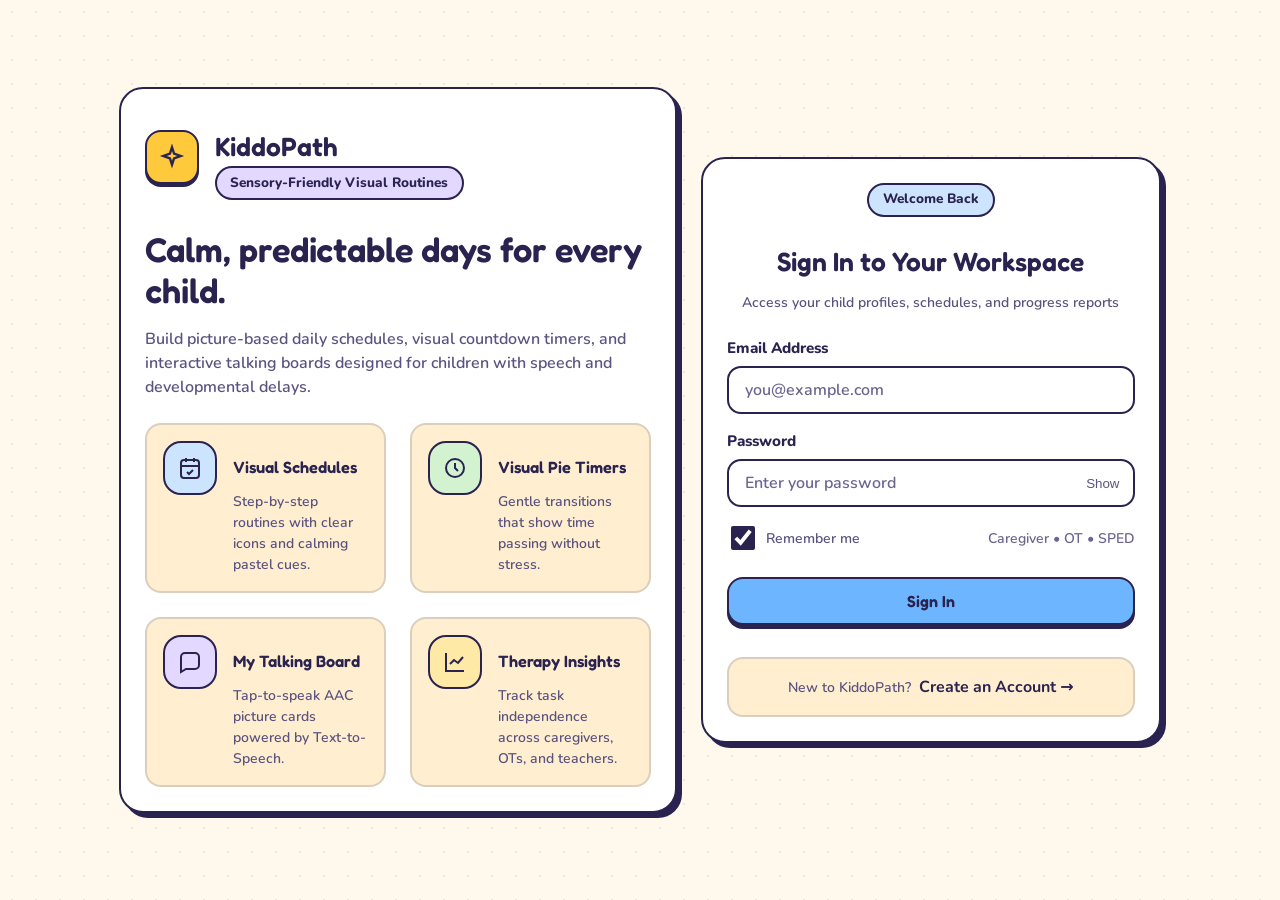
==== commit e251708e: "Add files via upload 0 cybersec concern" ====
--- a/frontend/child-view.html
+++ b/frontend/child-view.html
@@ -20,14 +20,14 @@
         <div id="heroEmpty" class="empty-state"></div>
         <div id="heroBody" class="d-none">
           <span class="badge-pastel badge-sky mb-2">Now</span>
-          <div class="pastel-icon-tile tile-peach mb-2" style="margin:0 auto;width:84px;height:84px;font-size:2.2rem"><i id="heroIcon"></i></div>
+          <div class="pastel-icon-tile tile-peach mb-2" style="margin:0 auto;width:104px;height:104px;font-size:2.8rem;background:#fff"><i id="heroIcon"></i></div>
           <h2 class="display-6 mb-1" id="heroName"></h2>
           <p class="text-secondary" id="heroTime"></p>
           <div class="pie-timer-ring mb-3" id="timerRing"><div class="pie-timer-inner"><span class="fw-bold fs-6" id="timerText">--:--</span></div></div>
           <div class="d-flex gap-2 justify-content-center flex-wrap">
-            <button type="button" id="speakBtn" class="btn-pastel btn-pastel-lavender"><i class="fa-solid fa-volume-high"></i> Say it</button>
-            <button type="button" id="timerBtn" class="btn-pastel btn-pastel-sky"></button>
-            <button type="button" id="doneBtn" class="btn-pastel btn-pastel-mint"><i class="fa-solid fa-check"></i> All done!</button>
+            <button type="button" id="speakBtn" class="btn-pastel btn-pastel-lavender btn-big"><i class="fa-solid fa-volume-high"></i> Say it</button>
+            <button type="button" id="timerBtn" class="btn-pastel btn-pastel-sky btn-big"></button>
+            <button type="button" id="doneBtn" class="btn-pastel btn-pastel-mint btn-big"><i class="fa-solid fa-check"></i> All done!</button>
           </div>
         </div>
       </div></div>
@@ -53,7 +53,7 @@
 
     const AAC = [['I want water', 'glass-water', 'sky'], ['I am hungry', 'utensils', 'peach'], ['I need help', 'hand', 'rose'], ['Bathroom please', 'toilet', 'mint'],
       ['Yes', 'thumbs-up', 'mint'], ['No', 'thumbs-down', 'rose'], ['I am tired', 'bed', 'lavender'], ['I want to play', 'puzzle-piece', 'peach']];
-    $('aacBoard').innerHTML = AAC.map(([text, icon, tile]) => `<div class="col-sm-4 col-md-3"><div class="aac-card" data-say="${text}" tabindex="0" role="button">
+    $('aacBoard').innerHTML = AAC.map(([text, icon, tile]) => `<div class="col-6 col-sm-4 col-md-3"><div class="aac-card" data-say="${text}" tabindex="0" role="button">
       <div class="pastel-icon-tile tile-${tile}"><i class="fa-solid fa-${icon}"></i></div><span class="fw-bold">${text}</span></div></div>`).join('');
     $('aacBoard').addEventListener('click', (e) => {
       const card = e.target.closest('.aac-card'); if (!card) return;
@@ -85,7 +85,7 @@
         <div class="d-flex align-items-center gap-3"><i class="fa-solid ${escapeHtml(t.icon || 'fa-tasks')}"></i>
           <div class="flex-grow-1"><div class="fw-bold">${escapeHtml(t.name)}</div>
             <div class="small text-secondary">${t.time ? formatTime12h(t.time) : ''}${t.duration ? ' • ' + escapeHtml(t.duration) + ' min' : ''}</div></div>
-          ${t.status === 'completed' ? '<i class="fa-solid fa-circle-check" style="color:var(--pastel-mint)"></i>' : ''}</div></div>`).join('') || '<div class="empty-state">Nothing scheduled.</div>';
+          ${t.status === 'completed' ? '<span class="done-mark"><i class="fa-solid fa-check"></i></span>' : ''}</div></div>`).join('') || '<div class="empty-state">Nothing scheduled.</div>';
     }
 
     async function loadToday() {
--- a/frontend/css/style.css
+++ b/frontend/css/style.css
@@ -1,577 +1,222 @@
-:root {
-  --pastel-sky: #5b9bf3;
-  --pastel-sky-soft: #e6f1ff;
-  --pastel-sky-glow: rgba(91, 155, 243, 0.25);
-  --pastel-mint: #3fc380;
-  --pastel-mint-soft: #e2f9ed;
-  --pastel-mint-glow: rgba(63, 195, 128, 0.24);
-  --pastel-peach: #f59e42;
-  --pastel-peach-soft: #fff2e0;
-  --pastel-peach-glow: rgba(245, 158, 66, 0.24);
-  --pastel-lavender: #947ef2;
-  --pastel-lavender-soft: #efeafd;
-  --pastel-lavender-glow: rgba(148, 126, 242, 0.24);
-  --pastel-rose: #f2748b;
-  --pastel-rose-soft: #ffe8ed;
-
-  --text-primary: #1e293b;
-  --text-secondary: #52627a;
-  --text-muted: #7c8ca3;
-
-  --glass-bg: rgba(255, 255, 255, 0.68);
-  --glass-bg-strong: rgba(255, 255, 255, 0.86);
-  --glass-bg-subtle: rgba(255, 255, 255, 0.45);
-  --glass-border: rgba(255, 255, 255, 0.88);
-  --glass-border-subtle: rgba(148, 163, 184, 0.2);
-
-  --shadow-glass: 0 12px 36px rgba(99, 125, 168, 0.10), 0 2px 8px rgba(99, 125, 168, 0.05);
-  --shadow-glass-hover: 0 18px 44px rgba(91, 155, 243, 0.16), 0 4px 12px rgba(99, 125, 168, 0.08);
-  --shadow-inner-highlight: inset 0 1px 1px rgba(255, 255, 255, 0.95);
-
-  --radius-sm: 12px;
-  --radius-md: 18px;
-  --radius-lg: 24px;
-  --radius-xl: 32px;
-
-  --font-display: 'Nunito', sans-serif;
-  --font-body: 'Plus Jakarta Sans', sans-serif;
-  --base-font-size: 16px;
-}
-
-html[data-font-size="small"] { --base-font-size: 15px; }
-html[data-font-size="medium"] { --base-font-size: 16px; }
-html[data-font-size="large"] { --base-font-size: 18px; }
-
-html[data-contrast="high"] {
-  --glass-bg: rgba(255, 255, 255, 0.96);
-  --glass-bg-strong: #ffffff;
-  --glass-border: #1e293b;
-  --glass-border-subtle: #475569;
-  --text-primary: #0f172a;
-  --text-secondary: #1e293b;
-  --shadow-glass: 0 6px 20px rgba(15, 23, 42, 0.18);
-}
-
-*, *::before, *::after { box-sizing: border-box; }
-html { font-size: var(--base-font-size); scroll-behavior: smooth; }
-
-body {
-  margin: 0;
-  min-height: 100vh;
-  font-family: var(--font-body);
-  color: var(--text-primary);
-  background-color: #f3f7fe;
-  background-image:
-    radial-gradient(at 8% 12%, rgba(186, 220, 255, 0.72) 0px, transparent 48%),
-    radial-gradient(at 88% 14%, rgba(226, 212, 255, 0.68) 0px, transparent 46%),
-    radial-gradient(at 82% 86%, rgba(196, 245, 223, 0.68) 0px, transparent 48%),
-    radial-gradient(at 14% 88%, rgba(255, 232, 206, 0.65) 0px, transparent 46%);
-  background-attachment: fixed;
-  line-height: 1.55;
-  overflow-x: hidden;
-  -webkit-font-smoothing: antialiased;
-}
-
-body::before, body::after {
-  content: '';
-  position: fixed;
-  border-radius: 50%;
-  filter: blur(70px);
-  z-index: -1;
-  pointer-events: none;
-  animation: floatOrb 16s ease-in-out infinite alternate;
-}
-
-body::before {
-  width: 380px; height: 380px; top: -80px; right: -60px;
-  background: rgba(169, 209, 255, 0.42);
-}
-
-body::after {
-  width: 420px; height: 420px; bottom: -100px; left: -80px;
-  background: rgba(212, 198, 255, 0.40);
-  animation-delay: -6s;
-}
-
-@keyframes floatOrb {
-  0% { transform: translate(0, 0) scale(1); }
-  100% { transform: translate(28px, 22px) scale(1.07); }
-}
-
-h1, h2, h3, h4, h5, h6, .display-font {
-  font-family: var(--font-display);
-  font-weight: 800;
-  color: var(--text-primary);
-  letter-spacing: -0.015em;
-}
-
-.glass-card {
-  background: var(--glass-bg);
-  backdrop-filter: blur(18px) saturate(145%);
-  -webkit-backdrop-filter: blur(18px) saturate(145%);
-  border: 1.5px solid var(--glass-border);
-  border-radius: var(--radius-lg);
-  box-shadow: var(--shadow-glass), var(--shadow-inner-highlight);
-  transition: transform 0.26s cubic-bezier(0.22, 1, 0.36, 1),
-              box-shadow 0.26s cubic-bezier(0.22, 1, 0.36, 1),
-              background 0.26s ease;
-}
-
-.glass-card-hover:hover {
-  transform: translateY(-4px);
-  background: var(--glass-bg-strong);
-  box-shadow: var(--shadow-glass-hover), var(--shadow-inner-highlight);
-}
-
-.glass-panel-subtle {
-  background: var(--glass-bg-subtle);
-  backdrop-filter: blur(12px);
-  -webkit-backdrop-filter: blur(12px);
-  border: 1px solid var(--glass-border);
-  border-radius: var(--radius-md);
-}
-.glass-navbar {
-  background: rgba(255, 255, 255, 0.74);
-  backdrop-filter: blur(20px) saturate(160%);
-  -webkit-backdrop-filter: blur(20px) saturate(160%);
-  border-bottom: 1.5px solid var(--glass-border);
-  box-shadow: 0 6px 24px rgba(99, 125, 168, 0.07);
-  position: sticky;
-  top: 0;
-  z-index: 1030;
-}
-
-.brand-logo {
-  display: inline-flex;
-  align-items: center;
-  gap: 0.65rem;
-  font-family: var(--font-display);
-  font-weight: 800;
-  font-size: 1.35rem;
-  color: var(--text-primary);
-  text-decoration: none;
-}
-
-.brand-badge {
-  width: 42px;
-  height: 42px;
-  border-radius: 14px;
-  background: linear-gradient(135deg, #74b2ff 0%, #9b87f5 100%);
-  color: #ffffff;
-  display: inline-flex;
-  align-items: center;
-  justify-content: center;
-  font-size: 1.15rem;
-  box-shadow: 0 6px 16px rgba(116, 178, 255, 0.38);
-}
-
-.nav-pill-link {
-  display: inline-flex;
-  align-items: center;
-  gap: 0.5rem;
-  min-height: 44px;
-  padding: 0.55rem 1rem;
-  border-radius: 14px;
-  font-weight: 600;
-  font-size: 0.95rem;
-  color: var(--text-secondary);
-  text-decoration: none;
-  transition: all 0.2s ease;
-}
-
-.nav-pill-link:hover {
-  background: rgba(255, 255, 255, 0.85);
-  color: var(--pastel-sky);
-  transform: translateY(-1px);
-}
-
-.nav-pill-link.active {
-  background: linear-gradient(135deg, var(--pastel-sky-soft) 0%, var(--pastel-lavender-soft) 100%);
-  color: #2b6cb0;
-  border: 1px solid rgba(91, 155, 243, 0.35);
-  box-shadow: 0 4px 12px rgba(91, 155, 243, 0.14);
-}
-
-.btn-pastel {
-  display: inline-flex;
-  align-items: center;
-  justify-content: center;
-  gap: 0.55rem;
-  min-height: 48px;
-  padding: 0.68rem 1.35rem;
-  border-radius: 16px;
-  font-family: var(--font-display);
-  font-weight: 700;
-  font-size: 0.98rem;
-  border: 1.5px solid transparent;
-  cursor: pointer;
-  text-decoration: none;
-  transition: all 0.22s cubic-bezier(0.22, 1, 0.36, 1);
-  user-select: none;
-}
-
-.btn-pastel:active { transform: scale(0.97); }
-
-.btn-pastel-sky {
-  background: linear-gradient(135deg, #6ba8f8 0%, #4e8ce6 100%);
-  color: #ffffff;
-  box-shadow: 0 8px 20px var(--pastel-sky-glow);
-}
-
-.btn-pastel-sky:hover {
-  background: linear-gradient(135deg, #5a9cf5 0%, #3f7fd9 100%);
-  color: #ffffff;
-  transform: translateY(-2px);
-  box-shadow: 0 12px 26px rgba(91, 155, 243, 0.36);
-}
-
-.btn-pastel-mint {
-  background: linear-gradient(135deg, #52d191 0%, #37b374 100%);
-  color: #ffffff;
-  box-shadow: 0 8px 20px var(--pastel-mint-glow);
-}
-
-.btn-pastel-mint:hover {
-  color: #ffffff;
-  transform: translateY(-2px);
-  box-shadow: 0 12px 26px rgba(63, 195, 128, 0.36);
-}
-
-.btn-pastel-peach {
-  background: linear-gradient(135deg, #f8b15c 0%, #ee9336 100%);
-  color: #ffffff;
-  box-shadow: 0 8px 20px var(--pastel-peach-glow);
-}
-
-.btn-pastel-peach:hover { color: #ffffff; transform: translateY(-2px); }
-
-.btn-pastel-lavender {
-  background: linear-gradient(135deg, #a693f7 0%, #846de8 100%);
-  color: #ffffff;
-  box-shadow: 0 8px 20px var(--pastel-lavender-glow);
-}
-
-.btn-pastel-lavender:hover { color: #ffffff; transform: translateY(-2px); }
-
-.btn-pastel-glass {
-  background: rgba(255, 255, 255, 0.78);
-  color: var(--text-primary);
-  border-color: var(--glass-border);
-  box-shadow: 0 4px 14px rgba(99, 125, 168, 0.08);
-}
-
-.btn-pastel-glass:hover {
-  background: #ffffff;
-  color: var(--pastel-sky);
-  transform: translateY(-2px);
-}
-
-.btn-pastel-danger {
-  background: var(--pastel-rose-soft);
-  color: #c93b56;
-  border-color: rgba(242, 116, 139, 0.3);
-}
-
-.btn-pastel-danger:hover {
-  background: var(--pastel-rose);
-  color: #ffffff;
-}
-
-.glass-label {
-  font-weight: 700;
-  font-size: 0.9rem;
-  color: var(--text-secondary);
-  margin-bottom: 0.45rem;
-  display: block;
-}
-
-.glass-input, .glass-select, .glass-textarea {
-  width: 100%;
-  min-height: 48px;
-  padding: 0.72rem 1rem;
-  border-radius: 15px;
-  background: rgba(255, 255, 255, 0.78);
-  border: 1.5px solid rgba(186, 204, 230, 0.65);
-  color: var(--text-primary);
-  font-family: var(--font-body);
-  font-size: 0.98rem;
-  transition: all 0.2s ease;
-  box-shadow: inset 0 2px 4px rgba(148, 163, 184, 0.06);
-}
-
-.glass-textarea { min-height: 96px; }
-
-.glass-input:focus, .glass-select:focus, .glass-textarea:focus {
-  outline: none;
-  background: #ffffff;
-  border-color: var(--pastel-sky);
-  box-shadow: 0 0 0 4px rgba(91, 155, 243, 0.18);
-}
-
-.badge-pastel {
-  display: inline-flex;
-  align-items: center;
-  gap: 0.38rem;
-  padding: 0.38rem 0.85rem;
-  border-radius: 999px;
-  font-weight: 700;
-  font-size: 0.82rem;
-}
-
-.badge-sky { background: var(--pastel-sky-soft); color: #2563eb; border: 1px solid rgba(91, 155, 243, 0.28); }
-.badge-mint { background: var(--pastel-mint-soft); color: #15803d; border: 1px solid rgba(63, 195, 128, 0.3); }
-.badge-peach { background: var(--pastel-peach-soft); color: #b45309; border: 1px solid rgba(245, 158, 66, 0.3); }
-.badge-lavender { background: var(--pastel-lavender-soft); color: #6d28d9; border: 1px solid rgba(148, 126, 242, 0.3); }
-.pastel-icon-tile {
-  width: 54px;
-  height: 54px;
-  border-radius: 18px;
-  display: inline-flex;
-  align-items: center;
-  justify-content: center;
-  font-size: 1.45rem;
-  flex-shrink: 0;
-  box-shadow: inset 0 1px 1px rgba(255, 255, 255, 0.9);
-}
-
-.tile-sky { background: var(--pastel-sky-soft); color: #3b82f6; }
-.tile-mint { background: var(--pastel-mint-soft); color: #16a34a; }
-.tile-peach { background: var(--pastel-peach-soft); color: #ea580c; }
-.tile-lavender { background: var(--pastel-lavender-soft); color: #7c3aed; }
-.tile-rose { background: var(--pastel-rose-soft); color: #e11d48; }
-
-.child-avatar {
-  width: 62px;
-  height: 62px;
-  border-radius: 20px;
-  object-fit: cover;
-  border: 2.5px solid #ffffff;
-  box-shadow: 0 6px 16px rgba(91, 155, 243, 0.2);
-  background: linear-gradient(135deg, #dcebff 0%, #ede6ff 100%);
-  display: inline-flex;
-  align-items: center;
-  justify-content: center;
-  font-family: var(--font-display);
-  font-weight: 800;
-  font-size: 1.4rem;
-  color: #4a7ec7;
-}
-
-.activity-bank-item {
-  background: rgba(255, 255, 255, 0.82);
-  border: 1.5px solid var(--glass-border);
-  border-radius: 18px;
-  padding: 0.85rem;
-  text-align: center;
-  cursor: grab;
-  transition: all 0.2s ease;
-  user-select: none;
-}
-
-.activity-bank-item:hover {
-  transform: translateY(-3px) scale(1.02);
-  background: #ffffff;
-  border-color: var(--pastel-sky);
-  box-shadow: 0 10px 24px rgba(91, 155, 243, 0.16);
-}
-
-.activity-bank-item:active { cursor: grabbing; }
-
-.schedule-dropzone {
-  min-height: 420px;
-  border: 2px dashed rgba(91, 155, 243, 0.42);
-  border-radius: var(--radius-lg);
-  background: rgba(255, 255, 255, 0.42);
-  padding: 1.25rem;
-  transition: all 0.22s ease;
-}
-
-.schedule-dropzone.drag-over {
-  background: rgba(230, 241, 255, 0.78);
-  border-color: var(--pastel-sky);
-  box-shadow: inset 0 0 0 3px rgba(91, 155, 243, 0.18);
-}
-
-.timeline-task-card {
-  background: rgba(255, 255, 255, 0.88);
-  border: 1.5px solid var(--glass-border);
-  border-left: 6px solid var(--pastel-peach);
-  border-radius: 18px;
-  padding: 1rem 1.15rem;
-  box-shadow: 0 6px 18px rgba(99, 125, 168, 0.08);
-  transition: all 0.2s ease;
-}
-
-.timeline-task-card.is-completed {
-  border-left-color: var(--pastel-mint);
-  background: rgba(242, 253, 247, 0.88);
-}
-
-.timeline-task-card.selected-task {
-  border-color: var(--pastel-sky);
-  box-shadow: 0 0 0 3px rgba(91, 155, 243, 0.22);
-}
-
-.child-task-hero {
-  background: rgba(255, 255, 255, 0.86);
-  border: 2px solid #ffffff;
-  border-radius: var(--radius-xl);
-  padding: 1.75rem;
-  box-shadow: 0 18px 46px rgba(91, 155, 243, 0.15);
-}
-
-.pie-timer-ring {
-  width: 170px;
-  height: 170px;
-  border-radius: 50%;
-  display: flex;
-  align-items: center;
-  justify-content: center;
-  background: conic-gradient(var(--pastel-mint) var(--timer-deg, 360deg), #e6eef8 0deg);
-  box-shadow: 0 10px 28px rgba(63, 195, 128, 0.22), inset 0 2px 6px rgba(255, 255, 255, 0.8);
-  position: relative;
-  margin: 0 auto;
-}
-
-.pie-timer-inner {
-  width: 126px;
-  height: 126px;
-  border-radius: 50%;
-  background: rgba(255, 255, 255, 0.94);
-  display: flex;
-  flex-direction: column;
-  align-items: center;
-  justify-content: center;
-  box-shadow: 0 4px 12px rgba(99, 125, 168, 0.1);
-}
-
-.aac-card {
-  background: rgba(255, 255, 255, 0.84);
-  border: 2px solid #ffffff;
-  border-radius: 22px;
-  padding: 1.15rem 0.85rem;
-  text-align: center;
-  cursor: pointer;
-  min-height: 132px;
-  display: flex;
-  flex-direction: column;
-  align-items: center;
-  justify-content: center;
-  gap: 0.55rem;
-  box-shadow: 0 8px 22px rgba(99, 125, 168, 0.09);
-  transition: all 0.2s cubic-bezier(0.22, 1, 0.36, 1);
-  user-select: none;
-}
-
-.aac-card:hover {
-  transform: translateY(-4px) scale(1.03);
-  background: #ffffff;
-  border-color: var(--pastel-lavender);
-  box-shadow: 0 14px 30px rgba(148, 126, 242, 0.22);
-}
-
-.aac-card:active, .aac-card.speaking {
-  transform: scale(0.96);
-  background: var(--pastel-lavender-soft);
-  border-color: var(--pastel-lavender);
-}
-
-.modal-content.glass-modal {
-  background: rgba(255, 255, 255, 0.92);
-  backdrop-filter: blur(22px);
-  -webkit-backdrop-filter: blur(22px);
-  border: 1.5px solid #ffffff;
-  border-radius: var(--radius-lg);
-  box-shadow: 0 24px 60px rgba(30, 41, 59, 0.18);
-}
-
-.toast-glass {
-  background: rgba(255, 255, 255, 0.94);
-  backdrop-filter: blur(16px);
-  border: 1.5px solid #ffffff;
-  border-radius: 16px;
-  box-shadow: 0 12px 32px rgba(30, 41, 59, 0.14);
-}
-
-@media (max-width: 767.98px) {
-  .glass-card { border-radius: 20px; }
-  .child-task-hero { padding: 1.25rem; }
-  .pie-timer-ring { width: 144px; height: 144px; }
-  .pie-timer-inner { width: 106px; height: 106px; }
-}
-/* Local Layout & Grid Utilities (Zero External CDN Dependency) */
-.container { width: 100%; max-width: 1180px; margin: 0 auto; padding: 0 1.25rem; }
-.container-fluid { width: 100%; padding: 0 1.25rem; }
-.row { display: flex; flex-wrap: wrap; margin: -0.75rem; }
-.row > * { padding: 0.75rem; width: 100%; }
-@media (min-width: 576px) {
-  .col-sm-6 { width: 50%; }
-  .col-sm-4 { width: 33.333%; }
-}
-@media (min-width: 768px) {
-  .col-md-4 { width: 33.333%; }
-  .col-md-6 { width: 50%; }
-  .col-md-8 { width: 66.666%; }
-  .p-md-5 { padding: 2.5rem !important; }
-}
-@media (min-width: 992px) {
-  .col-lg-3 { width: 25%; }
-  .col-lg-4 { width: 33.333%; }
-  .col-lg-5 { width: 41.666%; }
-  .col-lg-6 { width: 50%; }
-  .col-lg-7 { width: 58.333%; }
-  .col-lg-8 { width: 66.666%; }
-}
-.d-flex { display: flex !important; }
-.d-none { display: none !important; }
-.flex-column { flex-direction: column !important; }
-.flex-wrap { flex-wrap: wrap !important; }
-.flex-grow-1 { flex-grow: 1 !important; }
-.align-items-center { align-items: center !important; }
-.align-items-start { align-items: flex-start !important; }
-.justify-content-center { justify-content: center !important; }
-.justify-content-between { justify-content: space-between !important; }
-.gap-1 { gap: 0.25rem !important; }
-.gap-2 { gap: 0.5rem !important; }
-.gap-3 { gap: 1rem !important; }
-.gap-4 { gap: 1.5rem !important; }
-.w-100 { width: 100% !important; }
-.h-100 { height: 100% !important; }
-.p-3 { padding: 1rem !important; }
-.p-4 { padding: 1.5rem !important; }
-.py-4 { padding-top: 1.5rem !important; padding-bottom: 1.5rem !important; }
-.pe-5 { padding-right: 3rem !important; }
-.px-3 { padding-left: 1rem !important; padding-right: 1rem !important; }
-.mb-0 { margin-bottom: 0 !important; }
-.mb-1 { margin-bottom: 0.25rem !important; }
-.mb-2 { margin-bottom: 0.5rem !important; }
-.mb-3 { margin-bottom: 1rem !important; }
-.mb-4 { margin-bottom: 1.5rem !important; }
-.mt-1 { margin-top: 0.25rem !important; }
-.mt-3 { margin-top: 1rem !important; }
-.ms-1 { margin-left: 0.25rem !important; }
-.text-center { text-align: center !important; }
-.text-end { text-align: end !important; }
-.text-secondary { color: var(--text-secondary) !important; }
-.text-muted { color: var(--text-muted) !important; }
-.text-decoration-none { text-decoration: none !important; }
-.fw-semibold { font-weight: 600 !important; }
-.fw-bold { font-weight: 700 !important; }
-.small { font-size: 0.875rem !important; }
-.fs-6 { font-size: 1rem !important; }
-.h3 { font-size: 1.65rem !important; }
-.h6 { font-size: 1.02rem !important; }
-.display-6 { font-size: 2.15rem !important; line-height: 1.2 !important; }
-.position-relative { position: relative !important; }
-.position-absolute { position: absolute !important; }
-.top-50 { top: 50% !important; }
-.end-0 { right: 0 !important; }
-.translate-middle-y { transform: translateY(-50%) !important; }
-.alert-box { padding: 0.85rem 1rem; border-radius: 14px; font-size: 0.9rem; font-weight: 600; margin-bottom: 1rem; }
-.alert-error { background: var(--pastel-rose-soft); color: #be123c; border: 1px solid rgba(242, 116, 139, 0.35); }
-.alert-success { background: var(--pastel-mint-soft); color: #15803d; border: 1px solid rgba(63, 195, 128, 0.35); }
-
-/* ADDED: utilities/components used by the dashboard, builder, child view, progress and settings pages */
+@import url('https://fonts.googleapis.com/css2?family=Fredoka:wght@500;600;700&family=Nunito:wght@600;700;800&display=swap');
+
+/* Sticker Book: see DESIGN.md. Class names (glass-*, pastel-*) are kept so the HTML/JS did not change. */
+:root {
+  --paper: #FFF8EC; --paper-deep: #FFEFD0; --surface: #FFFFFF;
+  --ink: #2A2350; --ink-soft: #5A5380; --ink-muted: #6B648F;
+  --sun: #FFC93C; --coral: #FF8F85; --teal: #3CCFBE; --sky: #6DB6FF; --grape: #B79CFF; --leaf: #6FD86F;
+  --sun-soft: #FFE9A6; --coral-soft: #FFD6D2; --teal-soft: #BDEFE8; --sky-soft: #CDE4FF; --grape-soft: #E3D8FF; --leaf-soft: #D3F2CF;
+
+  /* legacy names used by script.js / page inline styles */
+  --pastel-sky: var(--sky); --pastel-sky-soft: var(--sky-soft);
+  --pastel-mint: var(--leaf); --pastel-mint-soft: var(--leaf-soft);
+  --pastel-peach: var(--sun); --pastel-peach-soft: var(--sun-soft);
+  --pastel-lavender: var(--grape); --pastel-lavender-soft: var(--grape-soft);
+  --pastel-rose: var(--coral); --pastel-rose-soft: var(--coral-soft);
+  --text-primary: var(--ink); --text-secondary: var(--ink-soft); --text-muted: var(--ink-muted);
+  --glass-border-subtle: rgba(42, 35, 80, 0.16);
+
+  --bw: 2.5px;
+  --radius-sm: 12px; --radius-md: 16px; --radius-lg: 24px; --radius-xl: 36px;
+  --font-display: 'Fredoka', ui-rounded, 'Arial Rounded MT Bold', system-ui, sans-serif;
+  --font-body: 'Nunito', ui-rounded, system-ui, sans-serif;
+  --base-font-size: 16px;
+}
+
+html[data-font-size="small"] { --base-font-size: 15px; }
+html[data-font-size="medium"] { --base-font-size: 16px; }
+html[data-font-size="large"] { --base-font-size: 18px; }
+html[data-contrast="high"] {
+  --paper: #FFFFFF; --paper-deep: #F2F2F2; --ink: #000000; --ink-soft: #111111; --ink-muted: #222222;
+  --glass-border-subtle: #000000; --bw: 3.5px;
+}
+
+*, *::before, *::after { box-sizing: border-box; }
+html { font-size: var(--base-font-size); }
+
+body {
+  margin: 0; min-height: 100vh;
+  font-family: var(--font-body); font-weight: 600; color: var(--ink); line-height: 1.5;
+  background-color: var(--paper);
+  background-image: radial-gradient(rgba(42, 35, 80, 0.09) 1.3px, transparent 1.3px);
+  background-size: 24px 24px;
+  overflow-x: hidden; -webkit-font-smoothing: antialiased;
+}
+html[data-contrast="high"] body { background-image: none; }
+
+h1, h2, h3, h4, h5, h6, .display-font { font-family: var(--font-display); font-weight: 600; color: var(--ink); letter-spacing: 0; line-height: 1.2; }
+a { color: var(--ink); text-decoration-thickness: 2px; text-underline-offset: 3px; }
+
+:focus-visible { outline: 3px solid var(--ink); outline-offset: 3px; box-shadow: 0 0 0 6px var(--sun); }
+
+/* ---------- surfaces ---------- */
+.glass-card { background: var(--surface); border: var(--bw) solid var(--ink); border-radius: var(--radius-lg); box-shadow: 5px 5px 0 var(--ink); }
+.glass-panel-subtle a { color: var(--ink) !important; font-weight: 800; }
+.glass-panel-subtle { background: var(--paper-deep); border: 2px solid var(--glass-border-subtle); border-radius: var(--radius-md); }
+.glass-card-hover:hover { transform: translateY(-3px); }
+
+.glass-navbar { background: var(--paper); border-bottom: var(--bw) solid var(--ink); position: sticky; top: 0; z-index: 1030; }
+.brand-logo { display: inline-flex; align-items: center; gap: 0.65rem; font-family: var(--font-display); font-weight: 700; font-size: 1.5rem; color: var(--ink); text-decoration: none; }
+.brand-badge { width: 44px; height: 44px; border-radius: 14px; background: var(--sun); color: var(--ink); border: var(--bw) solid var(--ink); box-shadow: 0 3px 0 var(--ink); display: inline-flex; align-items: center; justify-content: center; font-size: 1.15rem; }
+.brand-badge svg { stroke: var(--ink); }
+
+.nav-pill-link { display: inline-flex; align-items: center; gap: 0.5rem; min-height: 48px; padding: 0.5rem 1rem; border-radius: 999px; border: var(--bw) solid transparent; font-family: var(--font-display); font-weight: 500; font-size: 1rem; color: var(--ink); text-decoration: none; }
+.nav-pill-link:hover { background: var(--surface); border-color: var(--ink); }
+.nav-pill-link.active { background: var(--sun); border-color: var(--ink); box-shadow: 0 3px 0 var(--ink); }
+
+/* ---------- buttons: keycaps ---------- */
+.btn-pastel { display: inline-flex; align-items: center; justify-content: center; gap: 0.55rem; min-height: 48px; padding: 0.6rem 1.3rem; border-radius: var(--radius-md); font-family: var(--font-display); font-weight: 600; font-size: 1.05rem; background: var(--surface); color: var(--ink); border: var(--bw) solid var(--ink); box-shadow: 0 4px 0 var(--ink); cursor: pointer; text-decoration: none; user-select: none; transition: transform 0.12s ease, box-shadow 0.12s ease; }
+.btn-pastel:hover { transform: translateY(-2px); box-shadow: 0 6px 0 var(--ink); color: var(--ink); }
+.btn-pastel:active { transform: translateY(3px); box-shadow: 0 1px 0 var(--ink); }
+.btn-pastel:disabled { opacity: 0.55; cursor: not-allowed; transform: none; box-shadow: 0 2px 0 var(--ink); }
+.btn-pastel-sky { background: var(--sky); }
+.btn-pastel-mint { background: var(--leaf); }
+.btn-pastel-peach { background: var(--sun); }
+.btn-pastel-lavender { background: var(--grape); }
+.btn-pastel-glass { background: var(--surface); }
+.btn-pastel-danger { background: var(--coral-soft); }
+.btn-pastel-danger:hover { background: var(--coral); }
+.btn-big { min-height: 64px; padding: 0.8rem 1.8rem; font-size: 1.3rem; border-radius: 20px; }
+.link-btn { background: none; border: 0; font: inherit; font-weight: 800; color: var(--ink); text-decoration: underline; text-decoration-thickness: 2px; text-underline-offset: 3px; cursor: pointer; min-height: 44px; padding: 0 0.75rem; }
+.link-btn:hover { background: var(--sun-soft); border-radius: 10px; }
+
+/* ---------- forms ---------- */
+.glass-label { display: block; font-weight: 800; font-size: 0.95rem; color: var(--ink); margin-bottom: 0.4rem; }
+.glass-input, .glass-select, .glass-textarea { width: 100%; min-height: 48px; padding: 0.65rem 1rem; border-radius: 14px; background: var(--surface); border: var(--bw) solid var(--ink); color: var(--ink); font-family: var(--font-body); font-weight: 700; font-size: 1rem; }
+.glass-textarea { min-height: 96px; }
+.glass-input::placeholder, .glass-textarea::placeholder { color: var(--ink-muted); font-weight: 600; }
+.glass-input:focus, .glass-select:focus, .glass-textarea:focus { outline: none; background: #fff; box-shadow: 0 0 0 4px var(--sun); }
+input[type="checkbox"] { width: 24px; height: 24px; accent-color: var(--ink); }
+input[type="range"] { accent-color: var(--ink); }
+
+/* ---------- badges, tiles, avatars ---------- */
+.badge-pastel { display: inline-flex; align-items: center; gap: 0.4rem; padding: 0.3rem 0.85rem; border-radius: 999px; border: 2px solid var(--ink); font-weight: 800; font-size: 0.85rem; color: var(--ink); }
+.badge-sky { background: var(--sky-soft); } .badge-mint { background: var(--leaf-soft); }
+.badge-peach { background: var(--sun-soft); } .badge-lavender { background: var(--grape-soft); }
+.pastel-icon-tile { width: 54px; height: 54px; border-radius: 18px; border: 2px solid var(--ink); display: inline-flex; align-items: center; justify-content: center; font-size: 1.45rem; flex-shrink: 0; color: var(--ink); }
+.tile-sky { background: var(--sky-soft); } .tile-mint { background: var(--leaf-soft); } .tile-peach { background: var(--sun-soft); }
+.tile-lavender { background: var(--grape-soft); } .tile-rose { background: var(--coral-soft); }
+.child-avatar { width: 62px; height: 62px; border-radius: 22px; object-fit: cover; border: var(--bw) solid var(--ink); background: var(--sun-soft); display: inline-flex; align-items: center; justify-content: center; font-family: var(--font-display); font-weight: 700; font-size: 1.5rem; color: var(--ink); }
+.tone-0 { background: var(--sun-soft); } .tone-1 { background: var(--sky-soft); } .tone-2 { background: var(--teal-soft); }
+.tone-3 { background: var(--grape-soft); } .tone-4 { background: var(--coral-soft); }
+
+/* ---------- schedule builder ---------- */
+.activity-bank-item { background: var(--surface); border: 2px solid var(--ink); border-radius: 18px; padding: 0.85rem 0.5rem; text-align: center; cursor: grab; user-select: none; box-shadow: 0 3px 0 var(--ink); transition: transform 0.12s ease; }
+.activity-bank-item:hover { transform: translateY(-3px); background: var(--sun-soft); }
+.activity-bank-item:active { cursor: grabbing; transform: translateY(1px); }
+.schedule-dropzone { min-height: 220px; border: 3px dashed var(--ink-soft); border-radius: var(--radius-lg); background: var(--paper); padding: 1.25rem; }
+.schedule-dropzone.drag-over { background: var(--sun-soft); border-color: var(--ink); }
+.timeline-task-card { background: var(--surface); border: 2px solid var(--ink); border-left: 10px solid var(--sun); border-radius: 18px; padding: 0.9rem 1.1rem; box-shadow: 0 3px 0 var(--ink); }
+.timeline-task-card.is-completed { border-left-color: var(--leaf); background: var(--leaf-soft); }
+.timeline-task-card.selected-task { background: var(--sun-soft); box-shadow: 0 3px 0 var(--ink), 0 0 0 4px var(--sun); }
+.done-mark { width: 32px; height: 32px; border-radius: 50%; background: var(--leaf); border: 2px solid var(--ink); display: inline-flex; align-items: center; justify-content: center; flex-shrink: 0; }
+
+/* ---------- child view ---------- */
+.child-task-hero { background: var(--sun-soft); border: 3px solid var(--ink); border-radius: var(--radius-xl); padding: 2rem 1.5rem; box-shadow: 8px 8px 0 var(--ink); }
+.child-task-hero h2 { font-size: 2.6rem !important; }
+.child-task-hero .badge-pastel { font-size: 1rem; padding: 0.4rem 1.1rem; background: var(--surface); }
+.pie-timer-ring { width: 220px; height: 220px; border-radius: 50%; display: flex; align-items: center; justify-content: center; border: 3px solid var(--ink); background: conic-gradient(var(--teal) var(--timer-deg, 360deg), #ffffff 0deg); margin: 0 auto; }
+.pie-timer-inner { width: 156px; height: 156px; border-radius: 50%; background: var(--surface); border: 3px solid var(--ink); display: flex; align-items: center; justify-content: center; }
+.pie-timer-inner span { font-family: var(--font-display); font-size: 2.2rem !important; font-weight: 600; }
+.aac-card { background: var(--surface); border: var(--bw) solid var(--ink); border-radius: 24px; padding: 1.15rem 0.85rem; text-align: center; cursor: pointer; min-height: 150px; display: flex; flex-direction: column; align-items: center; justify-content: center; gap: 0.6rem; box-shadow: 0 5px 0 var(--ink); user-select: none; transition: transform 0.12s ease, box-shadow 0.12s ease; font-size: 1.1rem; }
+.aac-card .pastel-icon-tile { width: 64px; height: 64px; font-size: 1.8rem; }
+.aac-card:hover { transform: translateY(-3px); box-shadow: 0 8px 0 var(--ink); }
+.aac-card:active, .aac-card.speaking { transform: translateY(3px); box-shadow: 0 2px 0 var(--ink); background: var(--grape-soft); }
+
+/* ---------- dashboard ---------- */
+.child-card { display: flex; flex-direction: column; align-items: center; text-align: center; gap: 0.35rem; height: 100%; padding: 1.5rem 1rem 1rem; background: var(--surface); border: var(--bw) solid var(--ink); border-radius: var(--radius-lg); box-shadow: 5px 5px 0 var(--ink); }
+.child-card .child-avatar { width: 88px; height: 88px; border-radius: 30px; font-size: 2.2rem; margin-bottom: 0.4rem; }
+.child-card h3 { margin: 0; font-size: 1.4rem; }
+.child-card .btn-pastel { width: 100%; margin-top: 0.5rem; }
+.today-strip { font-size: 1.05rem; color: var(--ink-soft); margin: 0; }
+.today-strip b { color: var(--ink); font-family: var(--font-display); font-size: 1.25rem; }
+
+/* ---------- feedback ---------- */
+.modal-content.glass-modal { background: var(--surface); border: var(--bw) solid var(--ink); border-radius: var(--radius-lg); box-shadow: 8px 8px 0 var(--ink); }
+.toast-glass { background: var(--surface); border: var(--bw) solid var(--ink); border-radius: 18px; box-shadow: 4px 4px 0 var(--ink); }
+.alert-box { padding: 0.8rem 1rem; border-radius: 14px; font-size: 0.95rem; font-weight: 800; margin-bottom: 1rem; border: 2px solid var(--ink); color: var(--ink); }
+.alert-error { background: var(--coral-soft); }
+.alert-success { background: var(--leaf-soft); }
+
+@media (max-width: 767.98px) {
+  .child-task-hero { padding: 1.5rem 1rem; box-shadow: 5px 5px 0 var(--ink); }
+  .child-task-hero h2 { font-size: 2.1rem !important; }
+  .pie-timer-ring { width: 180px; height: 180px; } .pie-timer-inner { width: 128px; height: 128px; }
+}
+@media (prefers-reduced-motion: reduce) {
+  *, *::before, *::after { transition: none !important; animation: none !important; scroll-behavior: auto !important; }
+}
+
+/* Local Layout & Grid Utilities (Zero External CDN Dependency) */
+.container { width: 100%; max-width: 1180px; margin: 0 auto; padding: 0 1.25rem; }
+.container-fluid { width: 100%; padding: 0 1.25rem; }
+.row { display: flex; flex-wrap: wrap; margin: -0.75rem; }
+.row > * { padding: 0.75rem; width: 100%; }
+@media (min-width: 576px) {
+  .col-sm-6 { width: 50%; }
+  .col-sm-4 { width: 33.333%; }
+}
+@media (min-width: 768px) {
+  .col-md-4 { width: 33.333%; }
+  .col-md-6 { width: 50%; }
+  .col-md-8 { width: 66.666%; }
+  .p-md-5 { padding: 2.5rem !important; }
+}
+@media (min-width: 992px) {
+  .col-lg-3 { width: 25%; }
+  .col-lg-4 { width: 33.333%; }
+  .col-lg-5 { width: 41.666%; }
+  .col-lg-6 { width: 50%; }
+  .col-lg-7 { width: 58.333%; }
+  .col-lg-8 { width: 66.666%; }
+}
+.d-flex { display: flex !important; }
+.d-none { display: none !important; }
+.flex-column { flex-direction: column !important; }
+.flex-wrap { flex-wrap: wrap !important; }
+.flex-grow-1 { flex-grow: 1 !important; }
+.align-items-center { align-items: center !important; }
+.align-items-start { align-items: flex-start !important; }
+.justify-content-center { justify-content: center !important; }
+.justify-content-between { justify-content: space-between !important; }
+.gap-1 { gap: 0.25rem !important; }
+.gap-2 { gap: 0.5rem !important; }
+.gap-3 { gap: 1rem !important; }
+.gap-4 { gap: 1.5rem !important; }
+.w-100 { width: 100% !important; }
+.h-100 { height: 100% !important; }
+.p-3 { padding: 1rem !important; }
+.p-4 { padding: 1.5rem !important; }
+.py-4 { padding-top: 1.5rem !important; padding-bottom: 1.5rem !important; }
+.pe-5 { padding-right: 3rem !important; }
+.px-3 { padding-left: 1rem !important; padding-right: 1rem !important; }
+.mb-0 { margin-bottom: 0 !important; }
+.mb-1 { margin-bottom: 0.25rem !important; }
+.mb-2 { margin-bottom: 0.5rem !important; }
+.mb-3 { margin-bottom: 1rem !important; }
+.mb-4 { margin-bottom: 1.5rem !important; }
+.mt-1 { margin-top: 0.25rem !important; }
+.mt-3 { margin-top: 1rem !important; }
+.ms-1 { margin-left: 0.25rem !important; }
+.text-center { text-align: center !important; }
+.text-end { text-align: end !important; }
+.text-secondary { color: var(--text-secondary) !important; }
+.text-muted { color: var(--text-muted) !important; }
+.text-decoration-none { text-decoration: none !important; }
+.fw-semibold { font-weight: 600 !important; }
+.fw-bold { font-weight: 700 !important; }
+.small { font-size: 0.875rem !important; }
+.fs-6 { font-size: 1rem !important; }
+.h3 { font-size: 1.65rem !important; }
+.h6 { font-size: 1.02rem !important; }
+.display-6 { font-size: 2.15rem !important; line-height: 1.2 !important; }
+.position-relative { position: relative !important; }
+.position-absolute { position: absolute !important; }
+.top-50 { top: 50% !important; }
+.end-0 { right: 0 !important; }
+.translate-middle-y { transform: translateY(-50%) !important; }
+
+/* ---------- page layout (dashboard, builder, child view, progress, settings) ---------- */
 .collapse { display: none; } .collapse.show { display: block; }
 .d-lg-none { display: inline-flex; } .d-sm-inline { display: none; }
 .navbar-collapse { flex-basis: 100%; flex-grow: 1; }
@@ -580,18 +225,41 @@
   .collapse.navbar-collapse { display: flex !important; } .navbar-collapse { flex-basis: auto; }
   .d-lg-none { display: none !important; } .flex-lg-row { flex-direction: row !important; }
 }
-.page-main { padding-top: 1.5rem; padding-bottom: 3rem; }
+.page-main { padding-top: 1.75rem; padding-bottom: 3rem; }
 .page-header { display: flex; flex-wrap: wrap; align-items: center; justify-content: space-between; gap: 1rem; margin-bottom: 1.5rem; }
 .stat-tile { display: flex; align-items: center; gap: 1rem; padding: 1.1rem 1.25rem; }
-.stat-value { font-family: var(--font-display); font-weight: 800; font-size: 1.8rem; line-height: 1; }
-.empty-state { text-align: center; padding: 2rem 1rem; color: var(--text-muted); }
-.modal-overlay { position: fixed; inset: 0; z-index: 1080; display: none; align-items: center; justify-content: center; padding: 1rem; background: rgba(30,41,59,.35); backdrop-filter: blur(4px); }
+.stat-value { font-family: var(--font-display); font-weight: 700; font-size: 2rem; line-height: 1; }
+.empty-state { text-align: center; padding: 2rem 1rem; color: var(--ink-soft); font-weight: 700; }
+.modal-overlay { position: fixed; inset: 0; z-index: 1080; display: none; align-items: center; justify-content: center; padding: 1rem; background: rgba(42, 35, 80, 0.45); }
 .modal-overlay.show { display: flex; }
-.modal-overlay .modal-content { width: 100%; max-width: 520px; padding: 1.5rem; }
-.progress-track { height: 12px; border-radius: 99px; background: #e6eef8; overflow: hidden; }
-.progress-fill { height: 100%; border-radius: 99px; background: linear-gradient(90deg, var(--pastel-mint), var(--pastel-sky)); }
-.setting-row { display: flex; align-items: center; justify-content: space-between; gap: 1rem; padding: .9rem 0; border-bottom: 1px solid var(--glass-border-subtle); }
+.modal-overlay .modal-content { width: 100%; max-width: 520px; padding: 1.5rem; max-height: 100%; overflow-y: auto; }
+.progress-track { height: 18px; border-radius: 99px; background: var(--surface); border: 2px solid var(--ink); overflow: hidden; }
+.progress-fill { height: 100%; background: var(--teal); border-right: 2px solid var(--ink); }
+.progress-fill[style*="width:0%"] { border-right: 0; }
+.setting-row { display: flex; align-items: center; justify-content: space-between; gap: 1rem; padding: 0.9rem 0; border-bottom: 2px dashed var(--glass-border-subtle); }
 .setting-row:last-child { border-bottom: 0; }
-.activity-grid { display: grid; grid-template-columns: repeat(auto-fill, minmax(110px, 1fr)); gap: .75rem; }
-.draft-row { display: flex; flex-wrap: wrap; align-items: center; gap: .75rem; margin-bottom: .75rem; }
+.activity-grid { display: grid; grid-template-columns: repeat(auto-fill, minmax(104px, 1fr)); gap: 0.75rem; }
+.draft-row { display: flex; flex-wrap: wrap; align-items: center; gap: 0.75rem; margin-bottom: 0.75rem; }
 .draft-row .glass-input { width: auto; min-width: 110px; }
+.mt-2 { margin-top: 0.5rem !important; } .mt-4 { margin-top: 1.75rem !important; }
+.p-2 { padding: 0.5rem !important; } .py-2 { padding-top: 0.5rem !important; padding-bottom: 0.5rem !important; }
+.my-2 { margin-top: 0.5rem !important; margin-bottom: 0.5rem !important; } .pt-2 { padding-top: 0.5rem !important; }
+.me-1 { margin-right: 0.25rem !important; } .lh-1 { line-height: 1 !important; }
+.align-items-stretch { align-items: stretch !important; } .border-top { border-top: 2px dashed var(--glass-border-subtle) !important; }
+@media (min-width: 768px) { .col-md-3 { width: 25%; } }
+@media (min-width: 992px) {
+  .align-items-lg-center { align-items: center !important; } .gap-lg-2 { gap: 0.5rem !important; }
+  .justify-content-lg-end { justify-content: flex-end !important; } .px-lg-4 { padding-left: 1.5rem !important; padding-right: 1.5rem !important; }
+  .mx-lg-auto { margin-left: auto !important; margin-right: auto !important; } .my-lg-0 { margin-top: 0 !important; margin-bottom: 0 !important; }
+  .pt-lg-0 { padding-top: 0 !important; } .mt-lg-0 { margin-top: 0 !important; } .border-lg-0 { border: 0 !important; }
+}
+.child-task-hero .badge-pastel { display: flex; width: fit-content; margin: 0 auto 1rem; }
+.child-task-hero .pastel-icon-tile { display: flex; margin: 0 auto 0.75rem !important; }
+.child-card .btn-pastel { margin-top: auto; }
+.col-6 { width: 50%; }
+@media (min-width: 576px) { .col-6.col-sm-4 { width: 33.333%; } }
+@media (min-width: 768px) { .col-6.col-md-3 { width: 25%; } }
+.btn.btn-pastel-glass { display: inline-flex; align-items: center; justify-content: center; min-height: 48px; border-radius: var(--radius-md); border: var(--bw) solid var(--ink); background: var(--surface); box-shadow: 0 4px 0 var(--ink); color: var(--ink); cursor: pointer; }
+@media (max-width: 767.98px) { .child-task-hero .btn-big { flex: 1 1 100%; } .aac-card { min-height: 128px; } }
+.position-fixed { position: fixed !important; } .bottom-0 { bottom: 0 !important; }
+#kiddoToastContainer { z-index: 1090; max-width: 100vw; }
